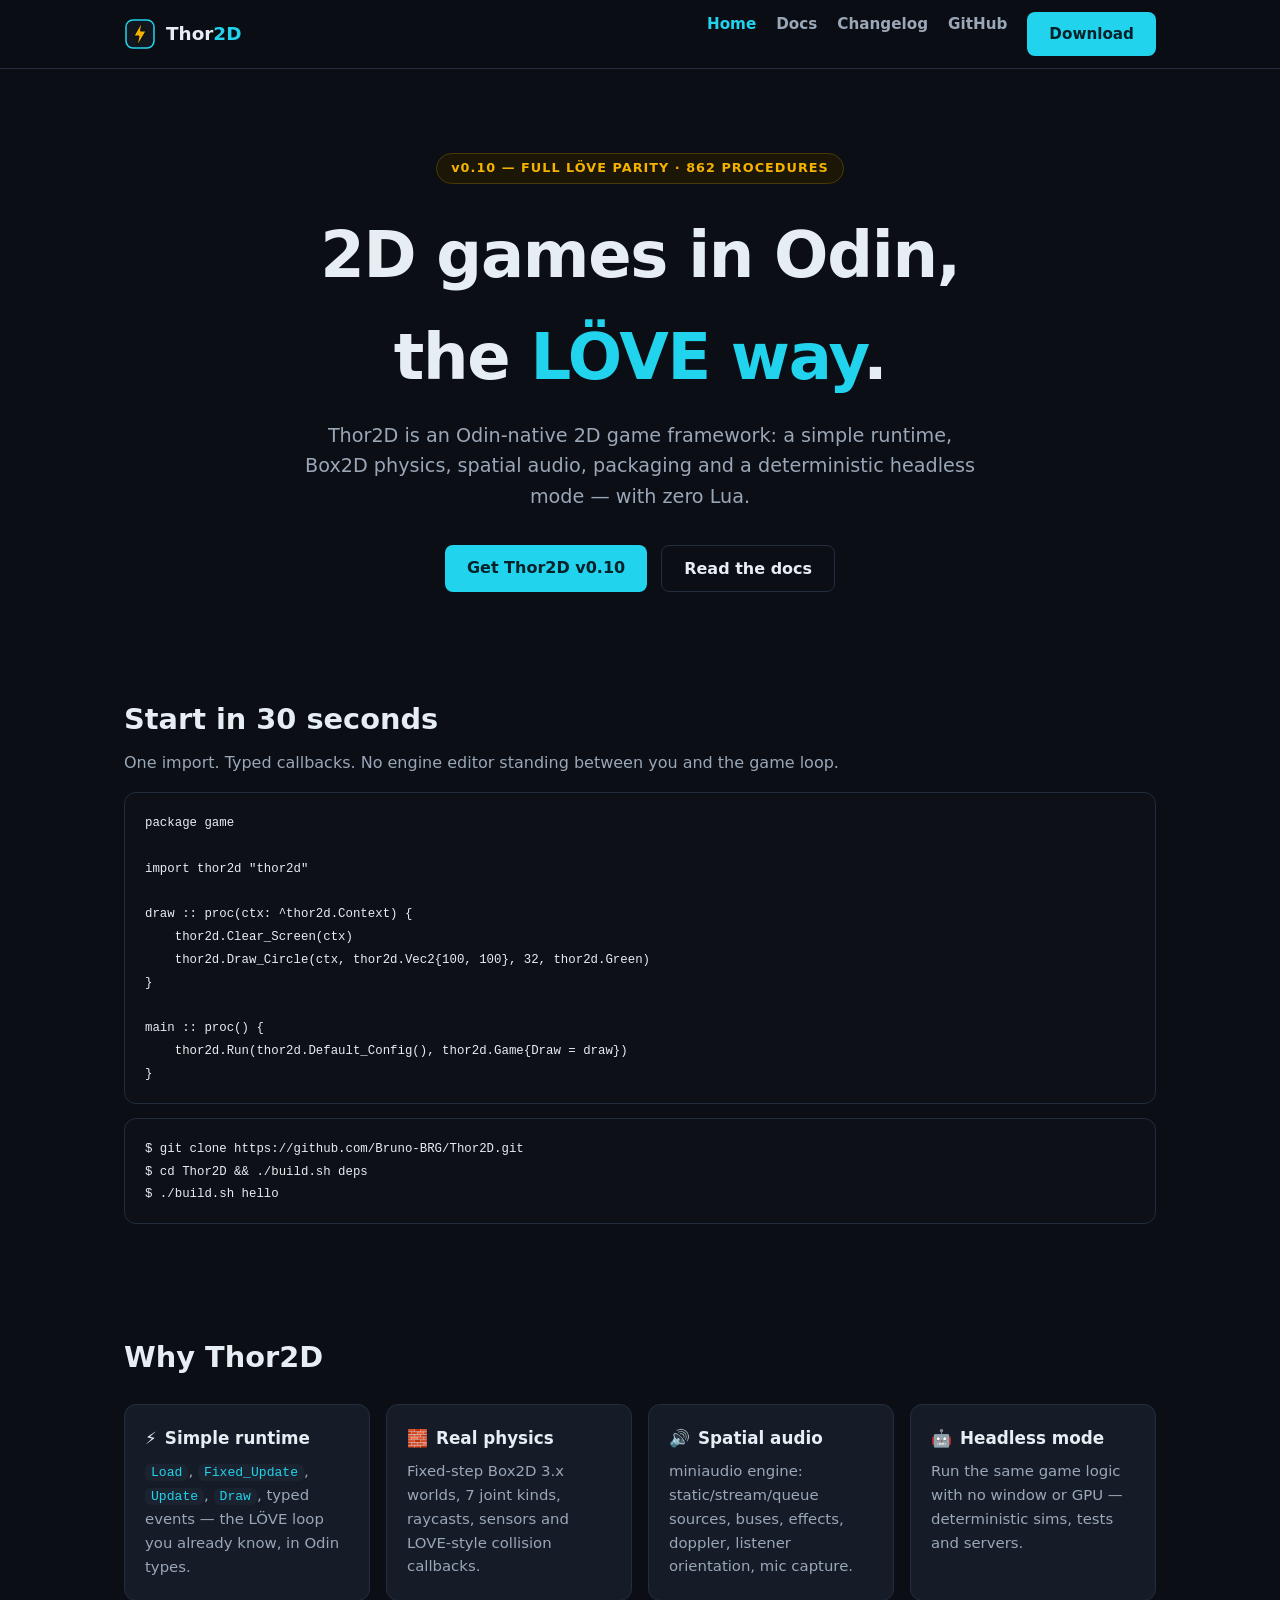
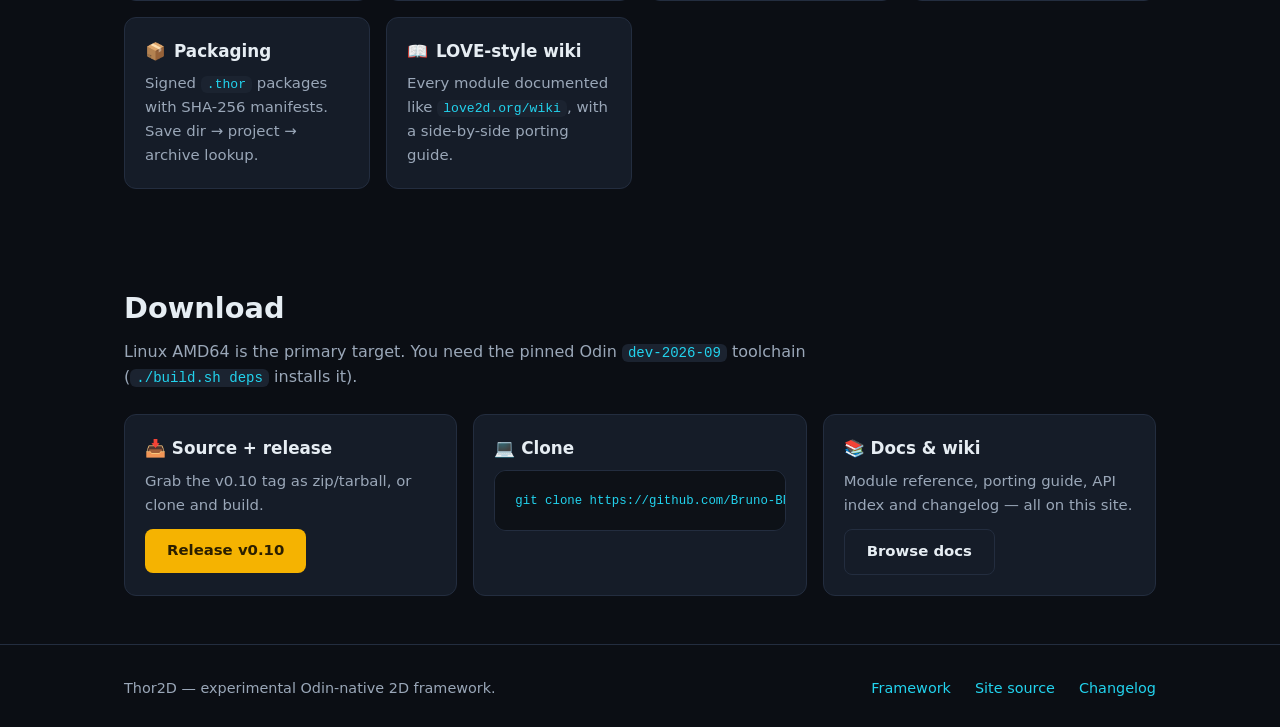
==== index.html @ d2fb3bec "feat: Thor2D official site — landing, wiki browser, changelog - index.html: hero, quickstart, featur" ====
<!DOCTYPE html>
<html lang="en">
<head>
<meta charset="UTF-8">
<meta name="viewport" content="width=device-width, initial-scale=1.0">
<title>Thor2D — Odin-native 2D game framework</title>
<meta name="description" content="Thor2D is an Odin-native 2D game framework inspired by LÖVE. Simple runtime, real physics, deterministic headless mode.">
<link rel="icon" type="image/svg+xml" href="assets/logo.svg">
<link rel="stylesheet" href="css/style.css">
</head>
<body>
<nav class="nav">
  <div class="nav-inner">
    <a class="brand" href="index.html"><img src="assets/logo.svg" alt="Thor2D logo"><span>Thor<em>2D</em></span></a>
    <div class="nav-links">
      <a href="index.html" class="active">Home</a>
      <a href="docs.html">Docs</a>
      <a href="changelog.html">Changelog</a>
      <a href="https://github.com/Bruno-BRG/Thor2D">GitHub</a>
      <a href="#download" class="btn">Download</a>
    </div>
  </div>
</nav>

<header class="hero">
  <div class="wrap">
    <div class="tag">v0.10 — FULL LÖVE PARITY · 862 PROCEDURES</div>
    <h1>2D games in Odin,<br>the <em>LÖVE way</em>.</h1>
    <p class="sub">Thor2D is an Odin-native 2D game framework: a simple runtime, Box2D physics, spatial audio, packaging and a deterministic headless mode — with zero Lua.</p>
    <div class="hero-cta">
      <a class="btn" href="#download">Get Thor2D v0.10</a>
      <a class="btn ghost" href="docs.html">Read the docs</a>
    </div>
  </div>
</header>

<section class="block">
  <div class="wrap">
    <h2>Start in 30 seconds</h2>
    <p class="lead">One import. Typed callbacks. No engine editor standing between you and the game loop.</p>
<pre><code>package game

import thor2d "thor2d"

draw :: proc(ctx: ^thor2d.Context) {
    thor2d.Clear_Screen(ctx)
    thor2d.Draw_Circle(ctx, thor2d.Vec2{100, 100}, 32, thor2d.Green)
}

main :: proc() {
    thor2d.Run(thor2d.Default_Config(), thor2d.Game{Draw = draw})
}</code></pre>
<pre><code>$ git clone https://github.com/Bruno-BRG/Thor2D.git
$ cd Thor2D &amp;&amp; ./build.sh deps
$ ./build.sh hello</code></pre>
  </div>
</section>

<section class="block">
  <div class="wrap">
    <h2>Why Thor2D</h2>
    <div class="grid">
      <div class="card"><h3><span class="ico">⚡</span>Simple runtime</h3><p><code>Load</code>, <code>Fixed_Update</code>, <code>Update</code>, <code>Draw</code>, typed events — the LÖVE loop you already know, in Odin types.</p></div>
      <div class="card"><h3><span class="ico">🧱</span>Real physics</h3><p>Fixed-step Box2D 3.x worlds, 7 joint kinds, raycasts, sensors and LOVE-style collision callbacks.</p></div>
      <div class="card"><h3><span class="ico">🔊</span>Spatial audio</h3><p>miniaudio engine: static/stream/queue sources, buses, effects, doppler, listener orientation, mic capture.</p></div>
      <div class="card"><h3><span class="ico">🤖</span>Headless mode</h3><p>Run the same game logic with no window or GPU — deterministic sims, tests and servers.</p></div>
      <div class="card"><h3><span class="ico">📦</span>Packaging</h3><p>Signed <code>.thor</code> packages with SHA-256 manifests. Save dir → project → archive lookup.</p></div>
      <div class="card"><h3><span class="ico">📖</span>LOVE-style wiki</h3><p>Every module documented like <code>love2d.org/wiki</code>, with a side-by-side porting guide.</p></div>
    </div>
  </div>
</section>

<section class="block" id="download">
  <div class="wrap">
    <h2>Download</h2>
    <p class="lead">Linux AMD64 is the primary target. You need the pinned Odin <code>dev-2026-09</code> toolchain (<code>./build.sh deps</code> installs it).</p>
    <div class="grid">
      <div class="card"><h3>📥 Source + release</h3><p>Grab the v0.10 tag as zip/tarball, or clone and build.</p><p style="margin-top:12px"><a class="btn gold" href="https://github.com/Bruno-BRG/Thor2D/releases/tag/v0.10">Release v0.10</a></p></div>
      <div class="card"><h3>💻 Clone</h3><pre style="margin:0"><code>git clone https://github.com/Bruno-BRG/Thor2D.git</code></pre></div>
      <div class="card"><h3>📚 Docs &amp; wiki</h3><p>Module reference, porting guide, API index and changelog — all on this site.</p><p style="margin-top:12px"><a class="btn ghost" href="docs.html">Browse docs</a></p></div>
    </div>
  </div>
</section>

<footer>
  <div class="wrap">
    <span>Thor2D — experimental Odin-native 2D framework.</span>
    <span class="spacer"></span>
    <a href="https://github.com/Bruno-BRG/Thor2D">Framework</a>
    <a href="https://github.com/Bruno-BRG/Thor2D-site">Site source</a>
    <a href="changelog.html">Changelog</a>
  </div>
</footer>
</body>
</html>
---- css/style.css ----
:root {
  --bg: #0b0e14;
  --bg-soft: #11161f;
  --bg-card: #151c28;
  --border: #232d3f;
  --text: #e6edf3;
  --muted: #9aa7b8;
  --accent: #22d3ee;
  --gold: #f5b301;
  --green: #3fb950;
  --radius: 12px;
  --font: "Inter", system-ui, -apple-system, "Segoe UI", Roboto, sans-serif;
  --mono: "JetBrains Mono", ui-monospace, SFMono-Regular, Menlo, Consolas, monospace;
}

* { box-sizing: border-box; }

body {
  margin: 0;
  background: var(--bg);
  color: var(--text);
  font-family: var(--font);
  line-height: 1.6;
}

a { color: var(--accent); text-decoration: none; }
a:hover { text-decoration: underline; }

.wrap { max-width: 1080px; margin: 0 auto; padding: 0 24px; }

/* ---------- nav ---------- */
.nav {
  position: sticky; top: 0; z-index: 50;
  background: rgba(11, 14, 20, 0.92);
  backdrop-filter: blur(8px);
  border-bottom: 1px solid var(--border);
}
.nav-inner {
  display: flex; align-items: center; gap: 28px;
  max-width: 1080px; margin: 0 auto; padding: 12px 24px;
}
.brand { display: flex; align-items: center; gap: 10px; font-weight: 800; font-size: 1.15rem; color: var(--text); }
.brand:hover { text-decoration: none; }
.brand img { width: 32px; height: 32px; }
.brand span em { color: var(--accent); font-style: normal; }
.nav-links { display: flex; gap: 20px; margin-left: auto; }
.nav-links a { color: var(--muted); font-weight: 600; font-size: 0.95rem; }
.nav-links a:hover, .nav-links a.active { color: var(--text); text-decoration: none; }
.nav-links a.active { color: var(--accent); }
.btn {
  display: inline-block; padding: 10px 22px; border-radius: 8px;
  background: var(--accent); color: #04222a !important; font-weight: 700;
}
.btn:hover { text-decoration: none; filter: brightness(1.1); }
.btn.ghost { background: transparent; border: 1px solid var(--border); color: var(--text) !important; }
.btn.gold { background: var(--gold); color: #2a1e00 !important; }

/* ---------- hero ---------- */
.hero { padding: 84px 0 56px; text-align: center; }
.hero .tag {
  display: inline-block; font-size: 0.8rem; font-weight: 700; letter-spacing: 0.08em;
  color: var(--gold); border: 1px solid #4a3a08; background: #1c1607;
  padding: 4px 14px; border-radius: 999px; margin-bottom: 20px;
}
.hero h1 { font-size: clamp(2.4rem, 6vw, 4rem); margin: 0 0 12px; letter-spacing: -0.02em; }
.hero h1 em { color: var(--accent); font-style: normal; }
.hero p.sub { color: var(--muted); font-size: 1.2rem; max-width: 680px; margin: 0 auto 32px; }
.hero-cta { display: flex; gap: 14px; justify-content: center; flex-wrap: wrap; }
.hero-badges { display: flex; gap: 10px; justify-content: center; margin-top: 28px; flex-wrap: wrap; }
.hero-badges img { height: 20px; }

/* ---------- sections ---------- */
section.block { padding: 48px 0; }
section.block h2 { font-size: 1.8rem; margin: 0 0 8px; }
section.block p.lead { color: var(--muted); margin-top: 0; max-width: 720px; }

.grid { display: grid; grid-template-columns: repeat(auto-fit, minmax(240px, 1fr)); gap: 16px; margin-top: 24px; }
.card {
  background: var(--bg-card); border: 1px solid var(--border);
  border-radius: var(--radius); padding: 20px;
}
.card h3 { margin: 0 0 8px; font-size: 1.05rem; }
.card h3 .ico { margin-right: 8px; }
.card p { margin: 0; color: var(--muted); font-size: 0.93rem; }
.card code { color: var(--accent); }

/* ---------- code ---------- */
pre {
  background: #0d1117; border: 1px solid var(--border); border-radius: var(--radius);
  padding: 18px 20px; overflow-x: auto; font-family: var(--mono); font-size: 0.88rem;
}
code { font-family: var(--mono); font-size: 0.88em; }
p code, li code, td code { background: #1b2330; padding: 1px 6px; border-radius: 6px; color: var(--accent); }

/* ---------- tables ---------- */
table { width: 100%; border-collapse: collapse; margin: 20px 0; font-size: 0.93rem; }
th, td { text-align: left; padding: 10px 12px; border-bottom: 1px solid var(--border); }
th { color: var(--muted); font-weight: 600; }

/* ---------- docs layout ---------- */
.docs-layout { display: grid; grid-template-columns: 260px 1fr; gap: 32px; max-width: 1200px; margin: 0 auto; padding: 32px 24px 64px; }
.sidebar {
  position: sticky; top: 76px; align-self: start; max-height: calc(100vh - 100px); overflow-y: auto;
  border: 1px solid var(--border); border-radius: var(--radius); background: var(--bg-soft); padding: 16px;
  font-size: 0.9rem;
}
.sidebar h4 { margin: 14px 0 6px; font-size: 0.75rem; text-transform: uppercase; letter-spacing: 0.08em; color: var(--muted); }
.sidebar h4:first-child { margin-top: 0; }
.sidebar a { display: block; color: var(--muted); padding: 3px 8px; border-radius: 6px; }
.sidebar a:hover { color: var(--text); background: #1b2330; text-decoration: none; }
.sidebar a.active { color: var(--accent); background: #122b33; }
.doc-body { min-width: 0; }
.doc-body h1 { margin-top: 0; }
.doc-body h1, .doc-body h2 { border-bottom: 1px solid var(--border); padding-bottom: 8px; }
.doc-body img { max-width: 100%; }
#doc-search {
  width: 100%; padding: 8px 12px; margin-bottom: 12px; border-radius: 8px;
  border: 1px solid var(--border); background: #0d1117; color: var(--text);
}

/* ---------- changelog ---------- */
.timeline { border-left: 2px solid var(--border); margin: 24px 0 0 8px; padding-left: 28px; }
.release { position: relative; margin-bottom: 36px; }
.release::before {
  content: ""; position: absolute; left: -37px; top: 6px; width: 14px; height: 14px;
  border-radius: 50%; background: var(--bg); border: 3px solid var(--accent);
}
.release.latest::before { border-color: var(--gold); }
.release-head { display: flex; align-items: baseline; gap: 14px; flex-wrap: wrap; }
.release-head h3 { margin: 0; }
.badge {
  font-size: 0.75rem; font-weight: 700; padding: 2px 10px; border-radius: 999px;
  background: #122b33; color: var(--accent); border: 1px solid #164e63;
}
.badge.gold { background: #1c1607; color: var(--gold); border-color: #4a3a08; }
.release time { color: var(--muted); font-size: 0.9rem; }
.release ul { color: var(--muted); }

/* ---------- footer ---------- */
footer { border-top: 1px solid var(--border); padding: 32px 0; color: var(--muted); font-size: 0.9rem; }
footer .wrap { display: flex; gap: 24px; flex-wrap: wrap; align-items: center; }
footer .spacer { flex: 1; }

@media (max-width: 800px) {
  .docs-layout { grid-template-columns: 1fr; }
  .sidebar { position: static; max-height: none; }
  .nav-links a:not(.btn) { display: none; }
}
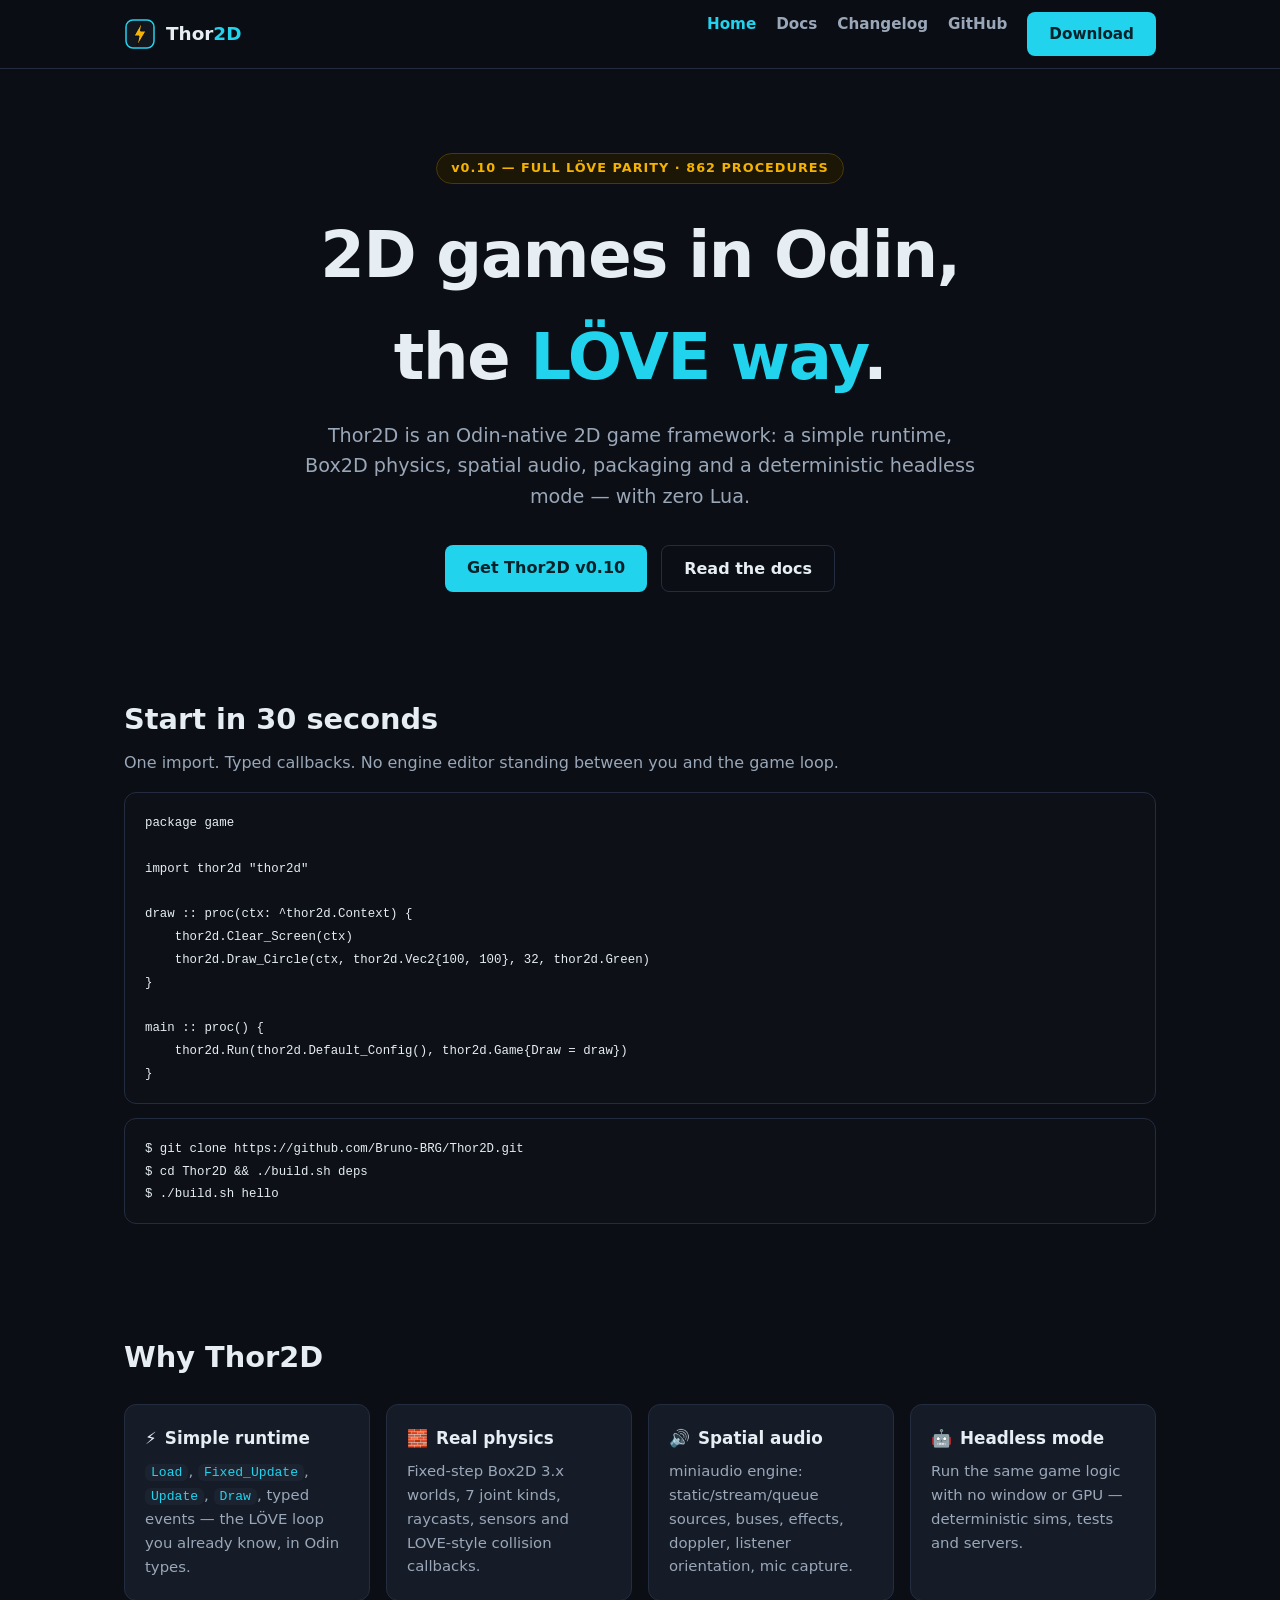
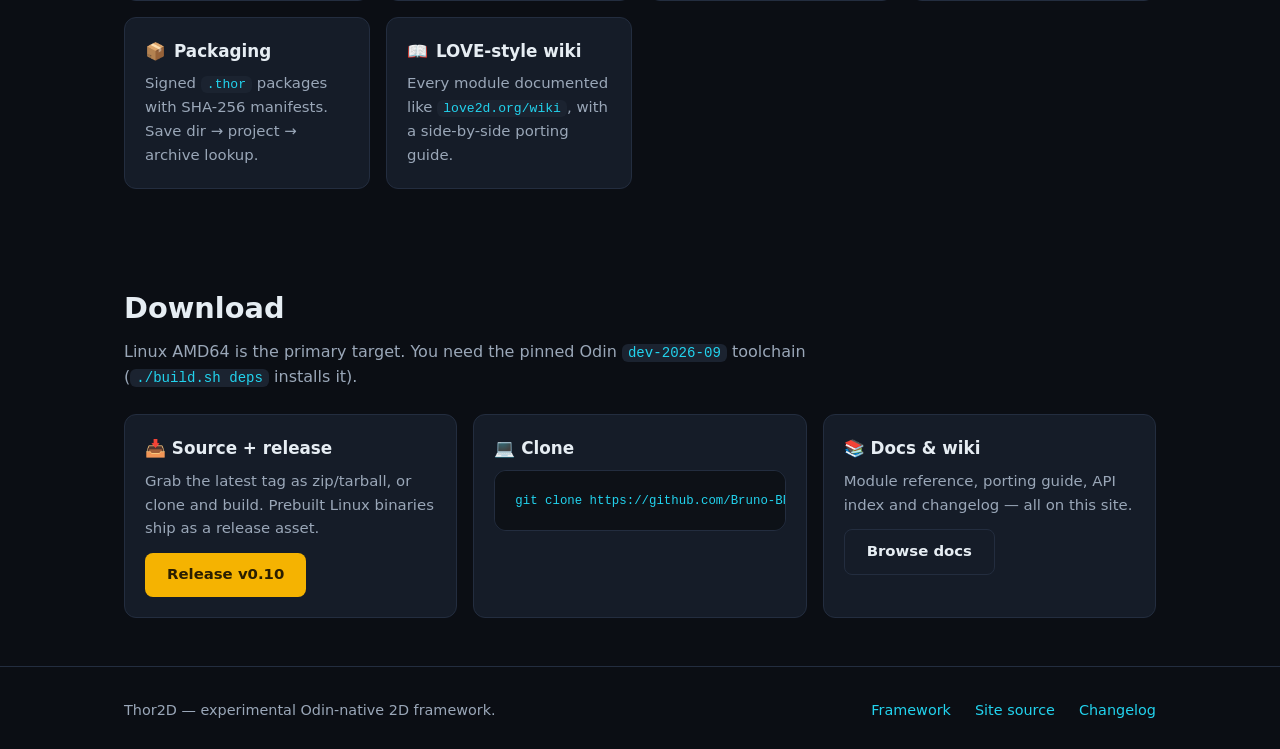
==== commit 6ee46e93: "feat: live GitHub releases integration - js/release.js pulls latest release + release list from api." ====
--- a/index.html
+++ b/index.html
@@ -24,11 +24,11 @@
 
 <header class="hero">
   <div class="wrap">
-    <div class="tag">v0.10 — FULL LÖVE PARITY · 862 PROCEDURES</div>
+    <div class="tag"><span data-release-tag>v0.10</span> — FULL LÖVE PARITY · 862 PROCEDURES</div>
     <h1>2D games in Odin,<br>the <em>LÖVE way</em>.</h1>
     <p class="sub">Thor2D is an Odin-native 2D game framework: a simple runtime, Box2D physics, spatial audio, packaging and a deterministic headless mode — with zero Lua.</p>
     <div class="hero-cta">
-      <a class="btn" href="#download">Get Thor2D v0.10</a>
+      <a class="btn" href="#download">Get Thor2D <span data-release-tag>v0.10</span></a>
       <a class="btn ghost" href="docs.html">Read the docs</a>
     </div>
   </div>
@@ -75,7 +75,8 @@
     <h2>Download</h2>
     <p class="lead">Linux AMD64 is the primary target. You need the pinned Odin <code>dev-2026-09</code> toolchain (<code>./build.sh deps</code> installs it).</p>
     <div class="grid">
-      <div class="card"><h3>📥 Source + release</h3><p>Grab the v0.10 tag as zip/tarball, or clone and build.</p><p style="margin-top:12px"><a class="btn gold" href="https://github.com/Bruno-BRG/Thor2D/releases/tag/v0.10">Release v0.10</a></p></div>
+      <div class="card"><h3>📥 Source + release</h3><p>Grab the latest tag as zip/tarball, or clone and build. Prebuilt Linux binaries ship as a release asset.</p><p style="margin-top:12px"><a class="btn gold" data-release-url href="https://github.com/Bruno-BRG/Thor2D/releases/tag/v0.10">Release <span data-release-tag>v0.10</span></a>
+      <a class="btn ghost" data-release-asset=".tar.gz" style="display:none">⬇ linux binaries</a></p></div>
       <div class="card"><h3>💻 Clone</h3><pre style="margin:0"><code>git clone https://github.com/Bruno-BRG/Thor2D.git</code></pre></div>
       <div class="card"><h3>📚 Docs &amp; wiki</h3><p>Module reference, porting guide, API index and changelog — all on this site.</p><p style="margin-top:12px"><a class="btn ghost" href="docs.html">Browse docs</a></p></div>
     </div>
@@ -91,5 +92,6 @@
     <a href="changelog.html">Changelog</a>
   </div>
 </footer>
+<script src="js/release.js"></script>
 </body>
 </html>
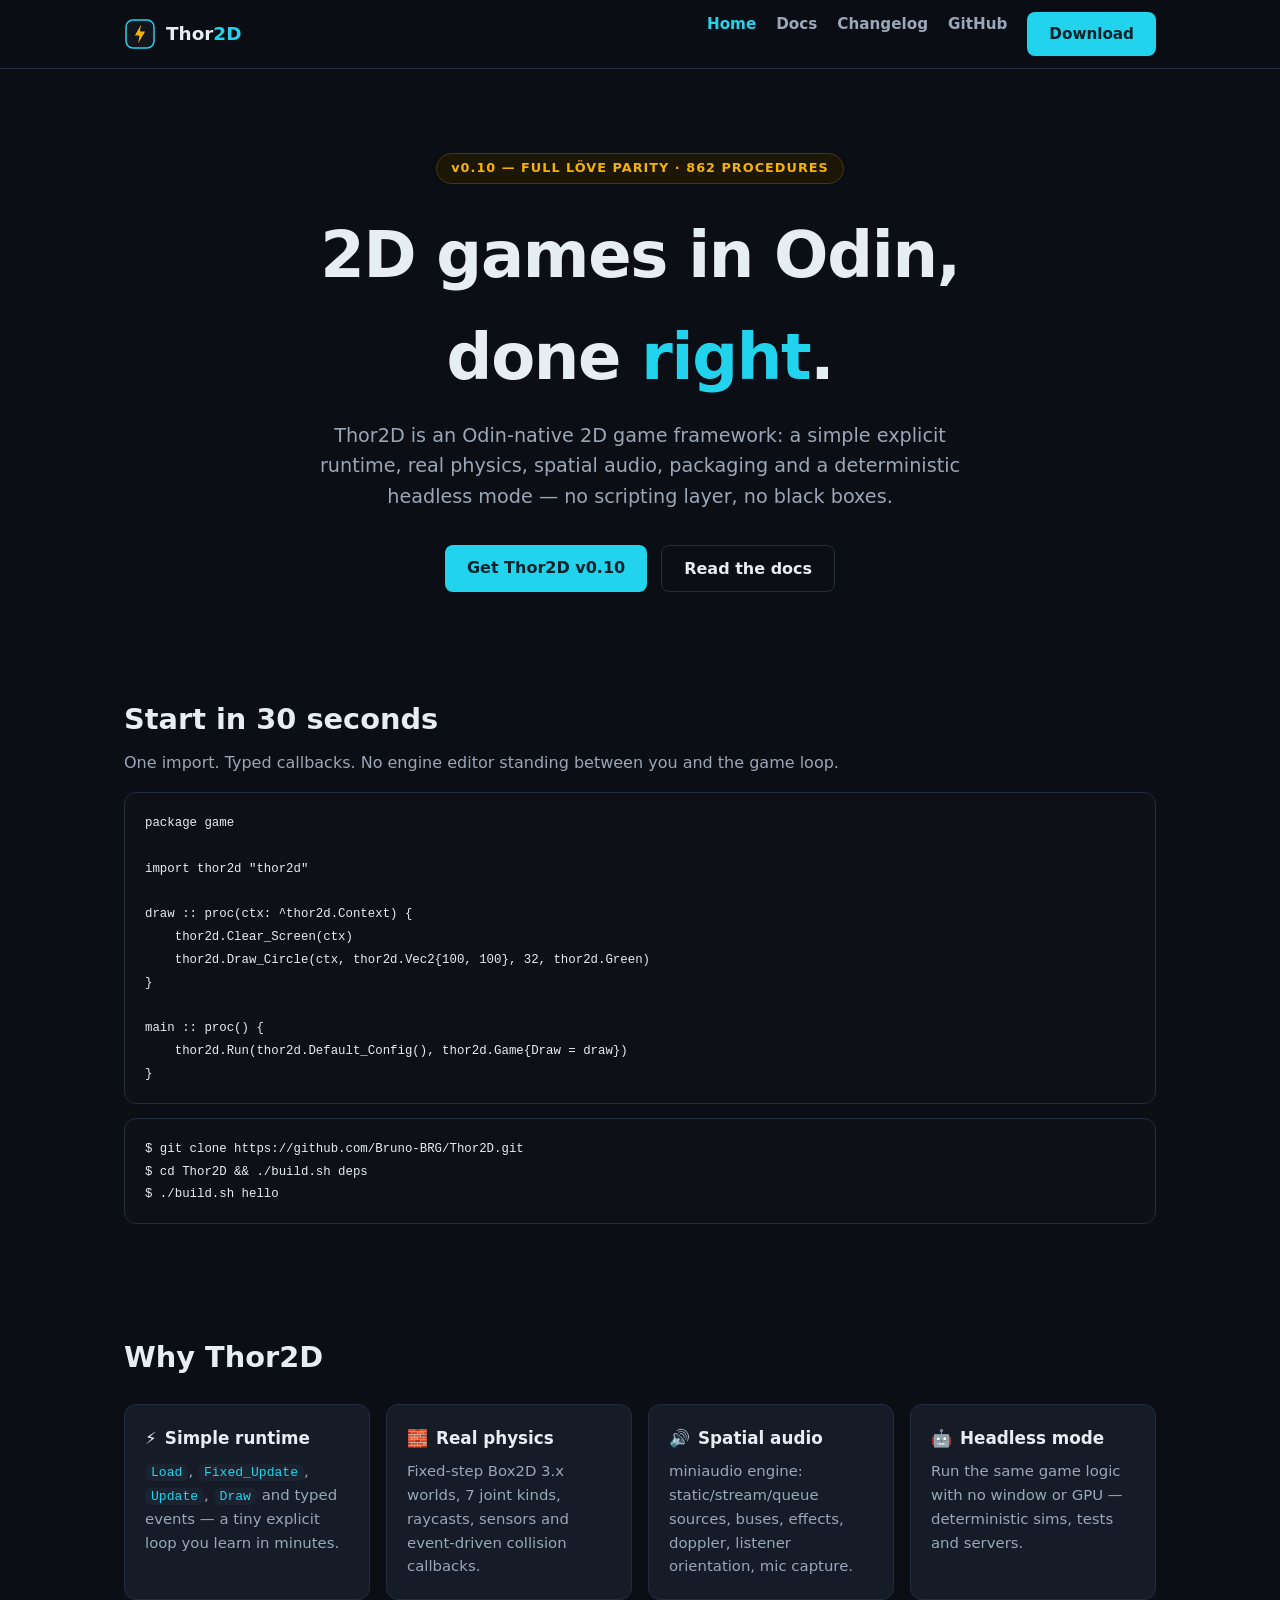
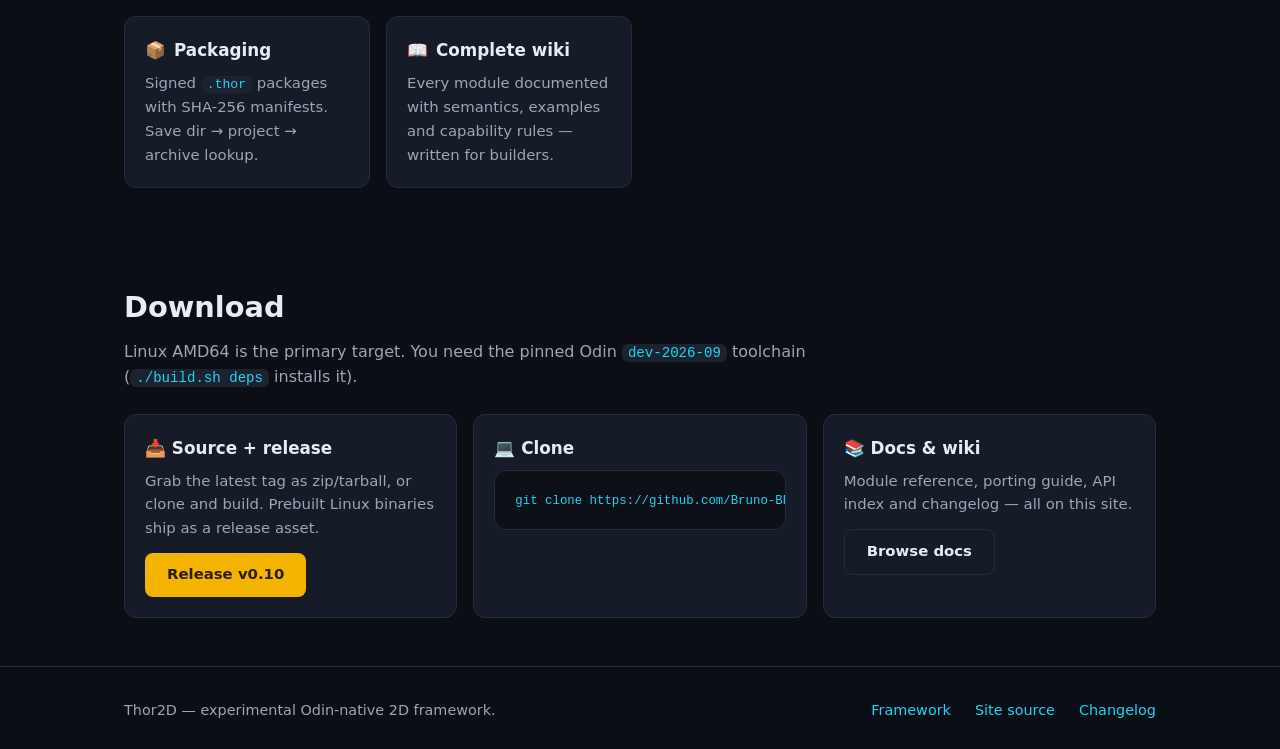
==== commit cfd43719: "feat: Thor2D-first site voice, no porting comparisons - Landing rewritten standalone (no 'LOVE for O" ====
--- a/index.html
+++ b/index.html
@@ -25,8 +25,8 @@
 <header class="hero">
   <div class="wrap">
     <div class="tag"><span data-release-tag>v0.10</span> — FULL LÖVE PARITY · 862 PROCEDURES</div>
-    <h1>2D games in Odin,<br>the <em>LÖVE way</em>.</h1>
-    <p class="sub">Thor2D is an Odin-native 2D game framework: a simple runtime, Box2D physics, spatial audio, packaging and a deterministic headless mode — with zero Lua.</p>
+    <h1>2D games in Odin,<br>done <em>right</em>.</h1>
+    <p class="sub">Thor2D is an Odin-native 2D game framework: a simple explicit runtime, real physics, spatial audio, packaging and a deterministic headless mode — no scripting layer, no black boxes.</p>
     <div class="hero-cta">
       <a class="btn" href="#download">Get Thor2D <span data-release-tag>v0.10</span></a>
       <a class="btn ghost" href="docs.html">Read the docs</a>
@@ -60,12 +60,12 @@
   <div class="wrap">
     <h2>Why Thor2D</h2>
     <div class="grid">
-      <div class="card"><h3><span class="ico">⚡</span>Simple runtime</h3><p><code>Load</code>, <code>Fixed_Update</code>, <code>Update</code>, <code>Draw</code>, typed events — the LÖVE loop you already know, in Odin types.</p></div>
-      <div class="card"><h3><span class="ico">🧱</span>Real physics</h3><p>Fixed-step Box2D 3.x worlds, 7 joint kinds, raycasts, sensors and LOVE-style collision callbacks.</p></div>
+      <div class="card"><h3><span class="ico">⚡</span>Simple runtime</h3><p><code>Load</code>, <code>Fixed_Update</code>, <code>Update</code>, <code>Draw</code> and typed events — a tiny explicit loop you learn in minutes.</p></div>
+      <div class="card"><h3><span class="ico">🧱</span>Real physics</h3><p>Fixed-step Box2D 3.x worlds, 7 joint kinds, raycasts, sensors and event-driven collision callbacks.</p></div>
       <div class="card"><h3><span class="ico">🔊</span>Spatial audio</h3><p>miniaudio engine: static/stream/queue sources, buses, effects, doppler, listener orientation, mic capture.</p></div>
       <div class="card"><h3><span class="ico">🤖</span>Headless mode</h3><p>Run the same game logic with no window or GPU — deterministic sims, tests and servers.</p></div>
       <div class="card"><h3><span class="ico">📦</span>Packaging</h3><p>Signed <code>.thor</code> packages with SHA-256 manifests. Save dir → project → archive lookup.</p></div>
-      <div class="card"><h3><span class="ico">📖</span>LOVE-style wiki</h3><p>Every module documented like <code>love2d.org/wiki</code>, with a side-by-side porting guide.</p></div>
+      <div class="card"><h3><span class="ico">📖</span>Complete wiki</h3><p>Every module documented with semantics, examples and capability rules — written for builders.</p></div>
     </div>
   </div>
 </section>
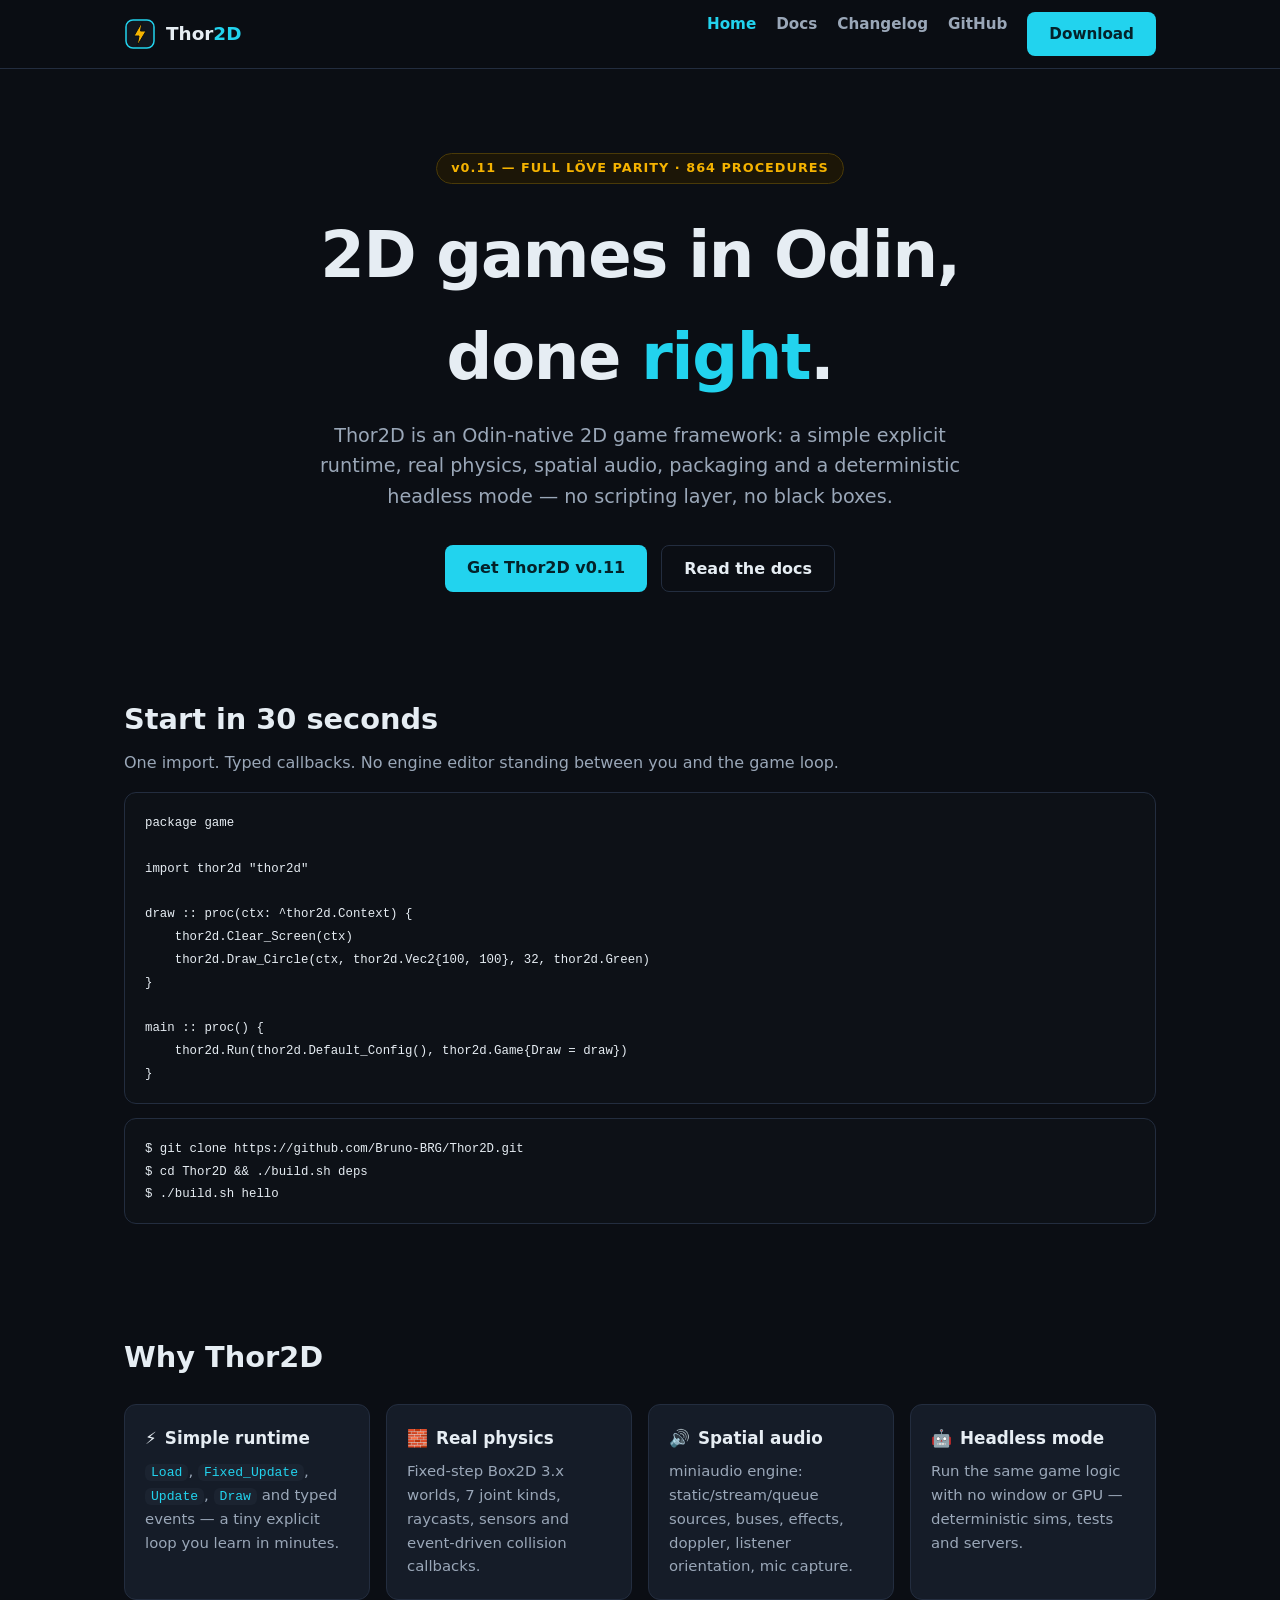
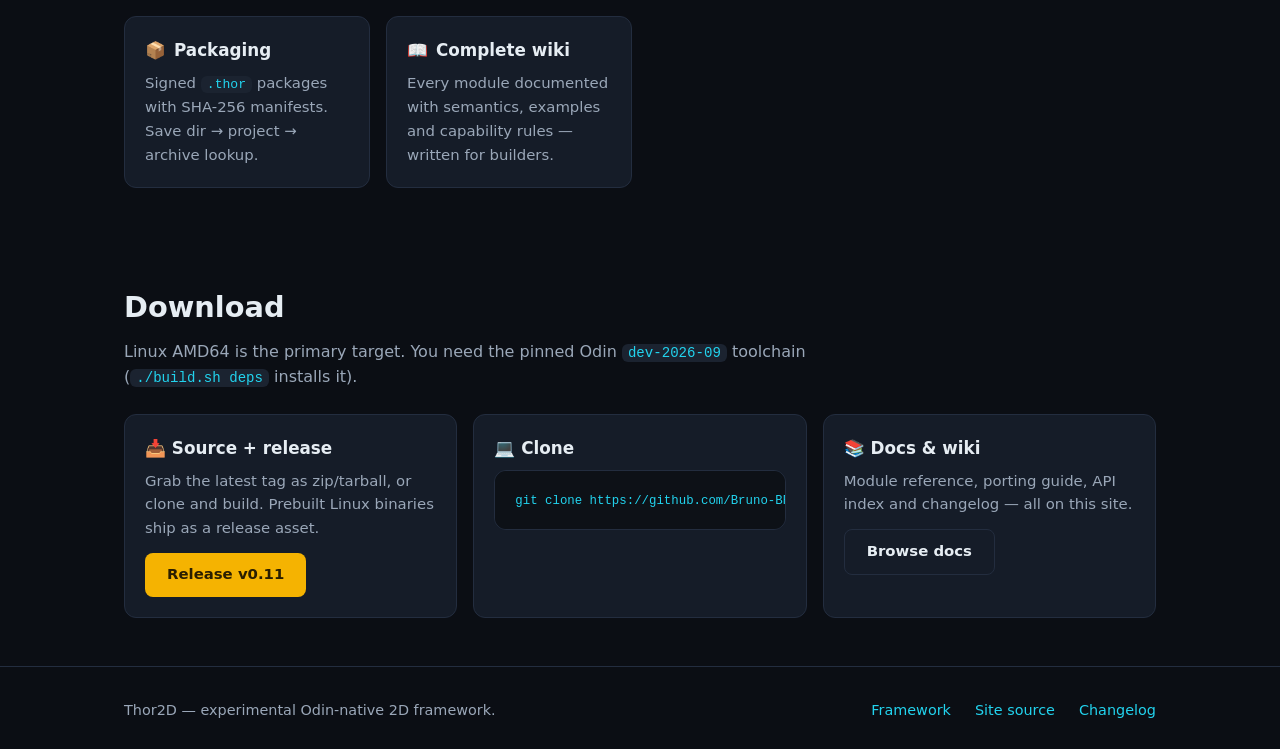
==== commit ff3a1a4a: "docs: publish v0.11 site and game guide" ====
--- a/index.html
+++ b/index.html
@@ -24,11 +24,11 @@
 
 <header class="hero">
   <div class="wrap">
-    <div class="tag"><span data-release-tag>v0.10</span> — FULL LÖVE PARITY · 862 PROCEDURES</div>
+    <div class="tag"><span data-release-tag>v0.11</span> — FULL LÖVE PARITY · 864 PROCEDURES</div>
     <h1>2D games in Odin,<br>done <em>right</em>.</h1>
     <p class="sub">Thor2D is an Odin-native 2D game framework: a simple explicit runtime, real physics, spatial audio, packaging and a deterministic headless mode — no scripting layer, no black boxes.</p>
     <div class="hero-cta">
-      <a class="btn" href="#download">Get Thor2D <span data-release-tag>v0.10</span></a>
+      <a class="btn" href="#download">Get Thor2D <span data-release-tag>v0.11</span></a>
       <a class="btn ghost" href="docs.html">Read the docs</a>
     </div>
   </div>
@@ -75,7 +75,7 @@
     <h2>Download</h2>
     <p class="lead">Linux AMD64 is the primary target. You need the pinned Odin <code>dev-2026-09</code> toolchain (<code>./build.sh deps</code> installs it).</p>
     <div class="grid">
-      <div class="card"><h3>📥 Source + release</h3><p>Grab the latest tag as zip/tarball, or clone and build. Prebuilt Linux binaries ship as a release asset.</p><p style="margin-top:12px"><a class="btn gold" data-release-url href="https://github.com/Bruno-BRG/Thor2D/releases/tag/v0.10">Release <span data-release-tag>v0.10</span></a>
+      <div class="card"><h3>📥 Source + release</h3><p>Grab the latest tag as zip/tarball, or clone and build. Prebuilt Linux binaries ship as a release asset.</p><p style="margin-top:12px"><a class="btn gold" data-release-url href="https://github.com/Bruno-BRG/Thor2D/releases/tag/v0.11">Release <span data-release-tag>v0.11</span></a>
       <a class="btn ghost" data-release-asset=".tar.gz" style="display:none">⬇ linux binaries</a></p></div>
       <div class="card"><h3>💻 Clone</h3><pre style="margin:0"><code>git clone https://github.com/Bruno-BRG/Thor2D.git</code></pre></div>
       <div class="card"><h3>📚 Docs &amp; wiki</h3><p>Module reference, porting guide, API index and changelog — all on this site.</p><p style="margin-top:12px"><a class="btn ghost" href="docs.html">Browse docs</a></p></div>
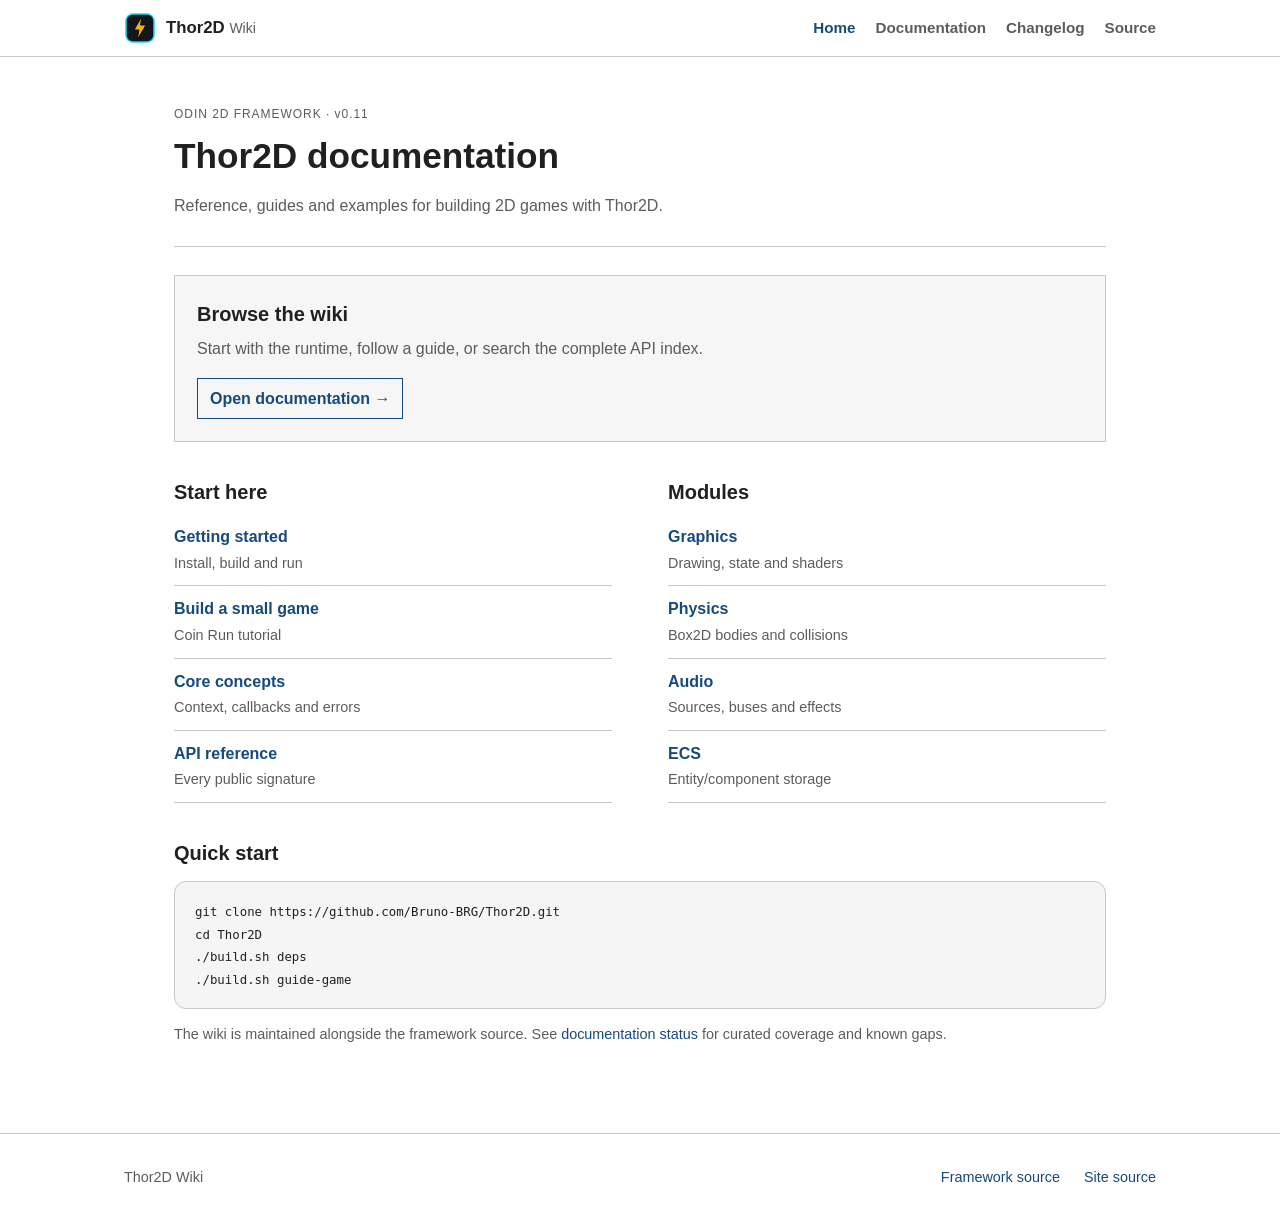
==== commit 82647d64: "style: make site a wiki-first documentation portal" ====
--- a/index.html
+++ b/index.html
@@ -3,95 +3,47 @@
 <head>
 <meta charset="UTF-8">
 <meta name="viewport" content="width=device-width, initial-scale=1.0">
-<title>Thor2D — Odin-native 2D game framework</title>
-<meta name="description" content="Thor2D is an Odin-native 2D game framework inspired by LÖVE. Simple runtime, real physics, deterministic headless mode.">
+<title>Thor2D Wiki</title>
+<meta name="description" content="Thor2D documentation, API reference and examples.">
 <link rel="icon" type="image/svg+xml" href="assets/logo.svg">
 <link rel="stylesheet" href="css/style.css">
 </head>
 <body>
-<nav class="nav">
-  <div class="nav-inner">
-    <a class="brand" href="index.html"><img src="assets/logo.svg" alt="Thor2D logo"><span>Thor<em>2D</em></span></a>
-    <div class="nav-links">
-      <a href="index.html" class="active">Home</a>
-      <a href="docs.html">Docs</a>
-      <a href="changelog.html">Changelog</a>
-      <a href="https://github.com/Bruno-BRG/Thor2D">GitHub</a>
-      <a href="#download" class="btn">Download</a>
-    </div>
-  </div>
-</nav>
+<nav class="nav"><div class="nav-inner">
+  <a class="brand" href="index.html"><img src="assets/logo.svg" alt="Thor2D"><span>Thor2D <small>Wiki</small></span></a>
+  <div class="nav-links"><a class="active" href="index.html">Home</a><a href="docs.html">Documentation</a><a href="changelog.html">Changelog</a><a href="https://github.com/Bruno-BRG/Thor2D">Source</a></div>
+</div></nav>
 
-<header class="hero">
-  <div class="wrap">
-    <div class="tag"><span data-release-tag>v0.11</span> — FULL LÖVE PARITY · 864 PROCEDURES</div>
-    <h1>2D games in Odin,<br>done <em>right</em>.</h1>
-    <p class="sub">Thor2D is an Odin-native 2D game framework: a simple explicit runtime, real physics, spatial audio, packaging and a deterministic headless mode — no scripting layer, no black boxes.</p>
-    <div class="hero-cta">
-      <a class="btn" href="#download">Get Thor2D <span data-release-tag>v0.11</span></a>
-      <a class="btn ghost" href="docs.html">Read the docs</a>
-    </div>
-  </div>
-</header>
+<main class="wiki-home">
+  <header class="wiki-heading">
+    <p class="eyebrow">ODIN 2D FRAMEWORK · v0.11</p>
+    <h1>Thor2D documentation</h1>
+    <p>Reference, guides and examples for building 2D games with Thor2D.</p>
+  </header>
 
-<section class="block">
-  <div class="wrap">
-    <h2>Start in 30 seconds</h2>
-    <p class="lead">One import. Typed callbacks. No engine editor standing between you and the game loop.</p>
-<pre><code>package game
+  <section class="wiki-search"><h2>Browse the wiki</h2><p>Start with the runtime, follow a guide, or search the complete API index.</p><a class="button" href="docs.html">Open documentation →</a></section>
 
-import thor2d "thor2d"
+  <section class="wiki-columns">
+    <div><h2>Start here</h2><ul class="link-list">
+      <li><a href="docs.html?page=guides/Getting_Started">Getting started</a><span>Install, build and run</span></li>
+      <li><a href="docs.html?page=guides/First_Game">Build a small game</a><span>Coin Run tutorial</span></li>
+      <li><a href="docs.html?page=guides/Core_Concepts">Core concepts</a><span>Context, callbacks and errors</span></li>
+      <li><a href="docs.html?page=Api_Reference">API reference</a><span>Every public signature</span></li>
+    </ul></div>
+    <div><h2>Modules</h2><ul class="link-list">
+      <li><a href="docs.html?page=modules/Graphics">Graphics</a><span>Drawing, state and shaders</span></li>
+      <li><a href="docs.html?page=modules/Physics">Physics</a><span>Box2D bodies and collisions</span></li>
+      <li><a href="docs.html?page=modules/Audio">Audio</a><span>Sources, buses and effects</span></li>
+      <li><a href="docs.html?page=modules/ECS">ECS</a><span>Entity/component storage</span></li>
+    </ul></div>
+  </section>
 
-draw :: proc(ctx: ^thor2d.Context) {
-    thor2d.Clear_Screen(ctx)
-    thor2d.Draw_Circle(ctx, thor2d.Vec2{100, 100}, 32, thor2d.Green)
-}
-
-main :: proc() {
-    thor2d.Run(thor2d.Default_Config(), thor2d.Game{Draw = draw})
-}</code></pre>
-<pre><code>$ git clone https://github.com/Bruno-BRG/Thor2D.git
-$ cd Thor2D &amp;&amp; ./build.sh deps
-$ ./build.sh hello</code></pre>
-  </div>
-</section>
-
-<section class="block">
-  <div class="wrap">
-    <h2>Why Thor2D</h2>
-    <div class="grid">
-      <div class="card"><h3><span class="ico">⚡</span>Simple runtime</h3><p><code>Load</code>, <code>Fixed_Update</code>, <code>Update</code>, <code>Draw</code> and typed events — a tiny explicit loop you learn in minutes.</p></div>
-      <div class="card"><h3><span class="ico">🧱</span>Real physics</h3><p>Fixed-step Box2D 3.x worlds, 7 joint kinds, raycasts, sensors and event-driven collision callbacks.</p></div>
-      <div class="card"><h3><span class="ico">🔊</span>Spatial audio</h3><p>miniaudio engine: static/stream/queue sources, buses, effects, doppler, listener orientation, mic capture.</p></div>
-      <div class="card"><h3><span class="ico">🤖</span>Headless mode</h3><p>Run the same game logic with no window or GPU — deterministic sims, tests and servers.</p></div>
-      <div class="card"><h3><span class="ico">📦</span>Packaging</h3><p>Signed <code>.thor</code> packages with SHA-256 manifests. Save dir → project → archive lookup.</p></div>
-      <div class="card"><h3><span class="ico">📖</span>Complete wiki</h3><p>Every module documented with semantics, examples and capability rules — written for builders.</p></div>
-    </div>
-  </div>
-</section>
-
-<section class="block" id="download">
-  <div class="wrap">
-    <h2>Download</h2>
-    <p class="lead">Linux AMD64 is the primary target. You need the pinned Odin <code>dev-2026-09</code> toolchain (<code>./build.sh deps</code> installs it).</p>
-    <div class="grid">
-      <div class="card"><h3>📥 Source + release</h3><p>Grab the latest tag as zip/tarball, or clone and build. Prebuilt Linux binaries ship as a release asset.</p><p style="margin-top:12px"><a class="btn gold" data-release-url href="https://github.com/Bruno-BRG/Thor2D/releases/tag/v0.11">Release <span data-release-tag>v0.11</span></a>
-      <a class="btn ghost" data-release-asset=".tar.gz" style="display:none">⬇ linux binaries</a></p></div>
-      <div class="card"><h3>💻 Clone</h3><pre style="margin:0"><code>git clone https://github.com/Bruno-BRG/Thor2D.git</code></pre></div>
-      <div class="card"><h3>📚 Docs &amp; wiki</h3><p>Module reference, porting guide, API index and changelog — all on this site.</p><p style="margin-top:12px"><a class="btn ghost" href="docs.html">Browse docs</a></p></div>
-    </div>
-  </div>
-</section>
-
-<footer>
-  <div class="wrap">
-    <span>Thor2D — experimental Odin-native 2D framework.</span>
-    <span class="spacer"></span>
-    <a href="https://github.com/Bruno-BRG/Thor2D">Framework</a>
-    <a href="https://github.com/Bruno-BRG/Thor2D-site">Site source</a>
-    <a href="changelog.html">Changelog</a>
-  </div>
-</footer>
-<script src="js/release.js"></script>
+  <section class="quickstart"><h2>Quick start</h2><pre><code>git clone https://github.com/Bruno-BRG/Thor2D.git
+cd Thor2D
+./build.sh deps
+./build.sh guide-game</code></pre></section>
+  <p class="home-note">The wiki is maintained alongside the framework source. See <a href="docs.html?page=Documentation_Status">documentation status</a> for curated coverage and known gaps.</p>
+</main>
+<footer><div class="wrap"><span>Thor2D Wiki</span><span class="spacer"></span><a href="https://github.com/Bruno-BRG/Thor2D">Framework source</a><a href="https://github.com/Bruno-BRG/Thor2D-site">Site source</a></div></footer>
 </body>
 </html>
--- a/css/style.css
+++ b/css/style.css
@@ -1,16 +1,16 @@
 :root {
-  --bg: #0b0e14;
-  --bg-soft: #11161f;
-  --bg-card: #151c28;
-  --border: #232d3f;
-  --text: #e6edf3;
-  --muted: #9aa7b8;
-  --accent: #22d3ee;
-  --gold: #f5b301;
+  --bg: #ffffff;
+  --bg-soft: #f6f6f6;
+  --bg-card: #fafafa;
+  --border: #c8c8c8;
+  --text: #202020;
+  --muted: #5c5c5c;
+  --accent: #174a7c;
+  --gold: #6b4e00;
   --green: #3fb950;
   --radius: 12px;
-  --font: "Inter", system-ui, -apple-system, "Segoe UI", Roboto, sans-serif;
-  --mono: "JetBrains Mono", ui-monospace, SFMono-Regular, Menlo, Consolas, monospace;
+  --font: Arial, Helvetica, sans-serif;
+  --mono: "DejaVu Sans Mono", Consolas, monospace;
 }
 
 * { box-sizing: border-box; }
@@ -31,15 +31,15 @@
 /* ---------- nav ---------- */
 .nav {
   position: sticky; top: 0; z-index: 50;
-  background: rgba(11, 14, 20, 0.92);
-  backdrop-filter: blur(8px);
+  background: #fff;
   border-bottom: 1px solid var(--border);
 }
 .nav-inner {
   display: flex; align-items: center; gap: 28px;
   max-width: 1080px; margin: 0 auto; padding: 12px 24px;
 }
-.brand { display: flex; align-items: center; gap: 10px; font-weight: 800; font-size: 1.15rem; color: var(--text); }
+.brand { display: flex; align-items: center; gap: 10px; font-weight: 700; font-size: 1.05rem; color: var(--text); }
+.brand small { color: var(--muted); font-weight: 400; }
 .brand:hover { text-decoration: none; }
 .brand img { width: 32px; height: 32px; }
 .brand span em { color: var(--accent); font-style: normal; }
@@ -49,7 +49,7 @@
 .nav-links a.active { color: var(--accent); }
 .btn {
   display: inline-block; padding: 10px 22px; border-radius: 8px;
-  background: var(--accent); color: #04222a !important; font-weight: 700;
+  background: var(--accent); color: #fff !important; font-weight: 700;
 }
 .btn:hover { text-decoration: none; filter: brightness(1.1); }
 .btn.ghost { background: transparent; border: 1px solid var(--border); color: var(--text) !important; }
@@ -79,6 +79,25 @@
   background: var(--bg-card); border: 1px solid var(--border);
   border-radius: var(--radius); padding: 20px;
 }
+
+/* ---------- wiki home ---------- */
+.wiki-home { max-width: 980px; margin: 0 auto; padding: 48px 24px 72px; }
+.wiki-heading { border-bottom: 1px solid var(--border); padding-bottom: 28px; }
+.wiki-heading h1 { margin: 4px 0 8px; font-size: 2.2rem; font-weight: 600; }
+.wiki-heading p:not(.eyebrow) { color: var(--muted); margin: 0; }
+.eyebrow { color: var(--muted); font-size: .75rem; letter-spacing: .08em; margin: 0; }
+.wiki-search { background: var(--bg-soft); border: 1px solid var(--border); padding: 22px; margin: 28px 0; }
+.wiki-search h2, .wiki-columns h2, .quickstart h2 { font-size: 1.25rem; margin: 0 0 6px; }
+.wiki-search p { color: var(--muted); margin: 0 0 16px; }
+.button { display: inline-block; border: 1px solid var(--accent); padding: 7px 12px; color: var(--accent); font-weight: 600; }
+.button:hover { background: var(--accent); color: #fff; text-decoration: none; }
+.wiki-columns { display: grid; grid-template-columns: 1fr 1fr; gap: 56px; margin: 34px 0; }
+.link-list { list-style: none; padding: 0; margin: 0; }
+.link-list li { border-bottom: 1px solid var(--border); padding: 10px 0; }
+.link-list a { display: block; font-weight: 600; }
+.link-list span { color: var(--muted); font-size: .9rem; }
+.quickstart pre { margin-top: 12px; }
+.home-note { color: var(--muted); font-size: .9rem; }
 .card h3 { margin: 0 0 8px; font-size: 1.05rem; }
 .card h3 .ico { margin-right: 8px; }
 .card p { margin: 0; color: var(--muted); font-size: 0.93rem; }
@@ -86,7 +105,7 @@
 
 /* ---------- code ---------- */
 pre {
-  background: #0d1117; border: 1px solid var(--border); border-radius: var(--radius);
+  background: #f5f5f5; border: 1px solid var(--border); border-radius: var(--radius);
   padding: 18px 20px; overflow-x: auto; font-family: var(--mono); font-size: 0.88rem;
 }
 code { font-family: var(--mono); font-size: 0.88em; }
@@ -115,7 +134,7 @@
 .doc-body img { max-width: 100%; }
 #doc-search {
   width: 100%; padding: 8px 12px; margin-bottom: 12px; border-radius: 8px;
-  border: 1px solid var(--border); background: #0d1117; color: var(--text);
+  border: 1px solid var(--border); background: #fff; color: var(--text);
 }
 
 /* ---------- changelog ---------- */
@@ -142,6 +161,7 @@
 footer .spacer { flex: 1; }
 
 @media (max-width: 800px) {
+  .wiki-columns { grid-template-columns: 1fr; gap: 28px; }
   .docs-layout { grid-template-columns: 1fr; }
   .sidebar { position: static; max-height: none; }
   .nav-links a:not(.btn) { display: none; }
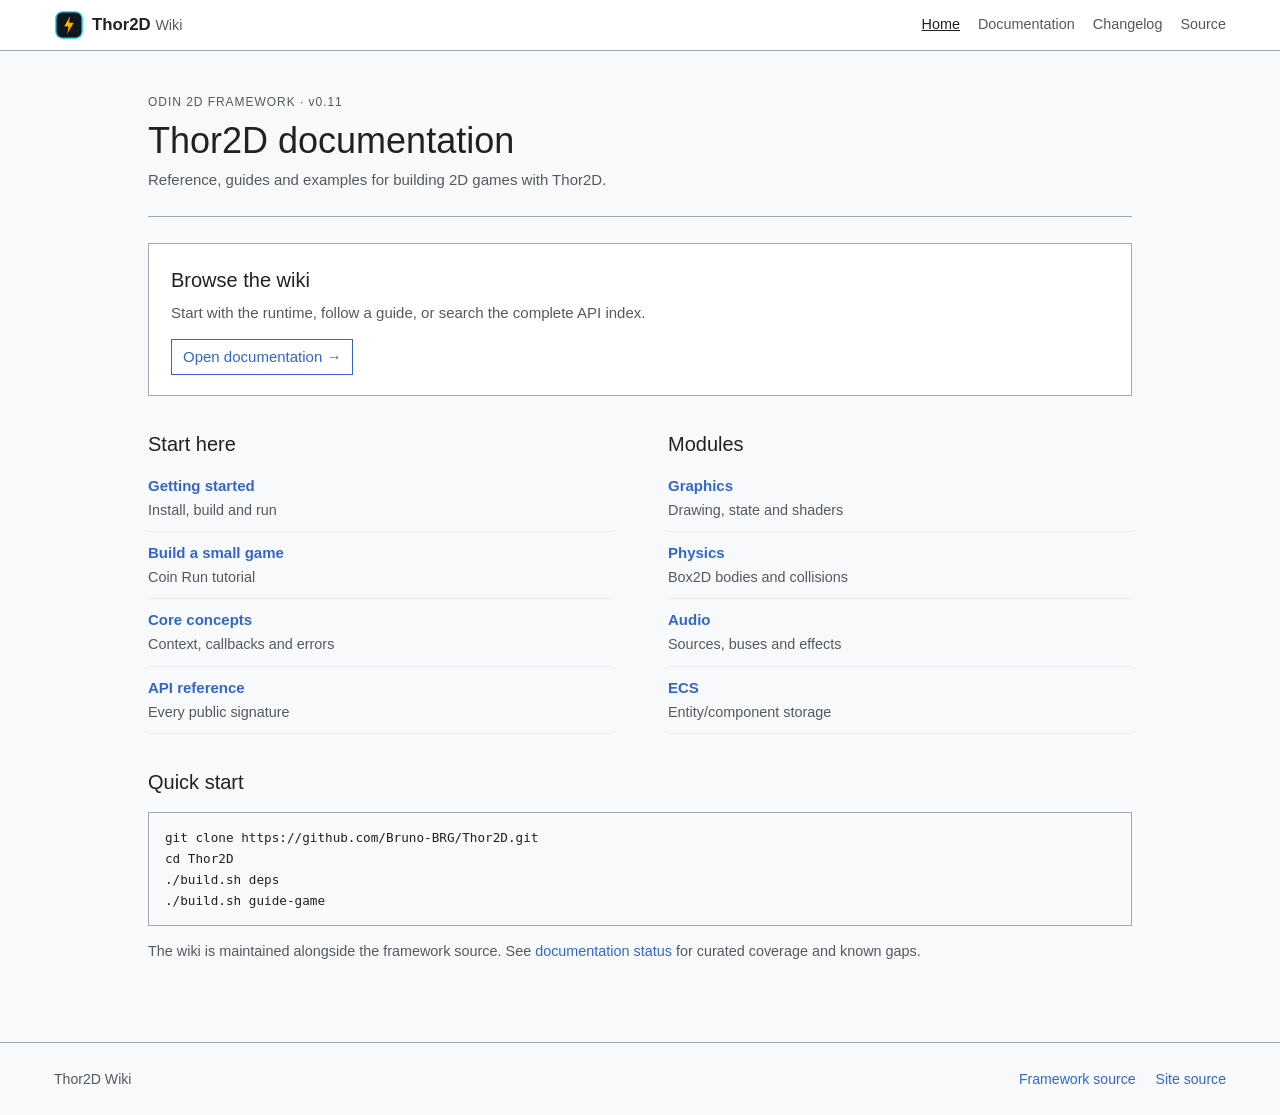
==== commit 515983dc: "fix: bust cached wiki styles and document Pages branch" ====
--- a/index.html
+++ b/index.html
@@ -6,7 +6,7 @@
 <title>Thor2D Wiki</title>
 <meta name="description" content="Thor2D documentation, API reference and examples.">
 <link rel="icon" type="image/svg+xml" href="assets/logo.svg">
-<link rel="stylesheet" href="css/style.css">
+<link rel="stylesheet" href="css/style.css?v=20260911">
 </head>
 <body>
 <nav class="nav"><div class="nav-inner">
--- a/css/style.css
+++ b/css/style.css
@@ -1,168 +1,98 @@
 :root {
-  --bg: #ffffff;
-  --bg-soft: #f6f6f6;
-  --bg-card: #fafafa;
-  --border: #c8c8c8;
-  --text: #202020;
-  --muted: #5c5c5c;
-  --accent: #174a7c;
-  --gold: #6b4e00;
-  --green: #3fb950;
-  --radius: 12px;
-  --font: Arial, Helvetica, sans-serif;
+  --page: #f8f9fa;
+  --paper: #fff;
+  --line: #a2a9b1;
+  --line-soft: #eaecf0;
+  --ink: #202122;
+  --muted: #54595d;
+  --link: #3366cc;
+  --link-hover: #0645ad;
+  --code: #f8f9fa;
   --mono: "DejaVu Sans Mono", Consolas, monospace;
+  --sans: Arial, Helvetica, sans-serif;
 }
 
 * { box-sizing: border-box; }
+html { background: var(--page); }
+body { margin: 0; color: var(--ink); background: var(--page); font: 15px/1.6 var(--sans); }
+a { color: var(--link); text-decoration: none; }
+a:hover { color: var(--link-hover); text-decoration: underline; }
 
-body {
-  margin: 0;
-  background: var(--bg);
-  color: var(--text);
-  font-family: var(--font);
-  line-height: 1.6;
-}
+/* Shared wiki header */
+.nav { background: var(--paper); border-bottom: 1px solid var(--line); }
+.nav-inner { display: flex; align-items: center; gap: 28px; max-width: 1220px; margin: 0 auto; padding: 10px 24px; }
+.brand { display: flex; align-items: center; gap: 8px; color: var(--ink); font-size: 1.05rem; font-weight: bold; white-space: nowrap; }
+.brand:hover { text-decoration: none; }
+.brand img { width: 30px; height: 30px; }
+.brand small { color: var(--muted); font-size: .85em; font-weight: normal; }
+.nav-links { display: flex; gap: 18px; margin-left: auto; }
+.nav-links a { color: var(--muted); font-size: .9rem; }
+.nav-links a.active, .nav-links a:hover { color: var(--ink); text-decoration: underline; }
 
-a { color: var(--accent); text-decoration: none; }
-a:hover { text-decoration: underline; }
+/* Home */
+.wiki-home { max-width: 1040px; margin: 0 auto; padding: 42px 28px 64px; }
+.wiki-heading { border-bottom: 1px solid var(--line); padding-bottom: 24px; }
+.wiki-heading h1 { margin: 0 0 6px; font-size: 2.25rem; font-weight: normal; line-height: 1.2; }
+.wiki-heading p { margin: 0; color: var(--muted); }
+.eyebrow { margin-bottom: 7px !important; color: var(--muted) !important; font-size: .75rem; letter-spacing: .08em; }
+.wiki-search { margin: 26px 0; padding: 20px 22px; background: var(--paper); border: 1px solid var(--line); }
+.wiki-search h2, .wiki-columns h2, .quickstart h2 { margin: 0 0 5px; font-size: 1.25rem; font-weight: normal; }
+.wiki-search p { margin: 0 0 14px; color: var(--muted); }
+.button { display: inline-block; padding: 5px 11px; border: 1px solid var(--link); color: var(--link); }
+.button:hover { background: #eaecf0; text-decoration: none; }
+.wiki-columns { display: grid; grid-template-columns: 1fr 1fr; gap: 56px; margin: 32px 0; }
+.link-list { list-style: none; margin: 0; padding: 0; }
+.link-list li { padding: 9px 0; border-bottom: 1px solid var(--line-soft); }
+.link-list a { display: block; font-weight: bold; }
+.link-list span { color: var(--muted); font-size: .9rem; }
+.quickstart { margin-top: 30px; }
+.home-note { color: var(--muted); font-size: .9rem; }
 
-.wrap { max-width: 1080px; margin: 0 auto; padding: 0 24px; }
+/* Markdown and code */
+pre { overflow-x: auto; padding: 14px 16px; background: var(--code); border: 1px solid var(--line); font: .88rem/1.5 var(--mono); }
+code { font-family: var(--mono); font-size: .9em; }
+p code, li code, td code { padding: 1px 4px; background: #eaecf0; color: var(--ink); }
+table { width: 100%; border-collapse: collapse; margin: 20px 0; font-size: .94rem; }
+th, td { padding: 8px 10px; border: 1px solid var(--line); text-align: left; }
+th { background: #eaecf0; }
 
-/* ---------- nav ---------- */
-.nav {
-  position: sticky; top: 0; z-index: 50;
-  background: #fff;
-  border-bottom: 1px solid var(--border);
-}
-.nav-inner {
-  display: flex; align-items: center; gap: 28px;
-  max-width: 1080px; margin: 0 auto; padding: 12px 24px;
-}
-.brand { display: flex; align-items: center; gap: 10px; font-weight: 700; font-size: 1.05rem; color: var(--text); }
-.brand small { color: var(--muted); font-weight: 400; }
-.brand:hover { text-decoration: none; }
-.brand img { width: 32px; height: 32px; }
-.brand span em { color: var(--accent); font-style: normal; }
-.nav-links { display: flex; gap: 20px; margin-left: auto; }
-.nav-links a { color: var(--muted); font-weight: 600; font-size: 0.95rem; }
-.nav-links a:hover, .nav-links a.active { color: var(--text); text-decoration: none; }
-.nav-links a.active { color: var(--accent); }
-.btn {
-  display: inline-block; padding: 10px 22px; border-radius: 8px;
-  background: var(--accent); color: #fff !important; font-weight: 700;
-}
-.btn:hover { text-decoration: none; filter: brightness(1.1); }
-.btn.ghost { background: transparent; border: 1px solid var(--border); color: var(--text) !important; }
-.btn.gold { background: var(--gold); color: #2a1e00 !important; }
+/* Documentation browser */
+.docs-layout { display: grid; grid-template-columns: 245px minmax(0, 880px); gap: 26px; max-width: 1220px; margin: 0 auto; padding: 25px 24px 64px; }
+.sidebar { position: sticky; top: 12px; align-self: start; max-height: calc(100vh - 25px); overflow-y: auto; padding: 0 15px 12px 0; border-right: 1px solid var(--line); font-size: .9rem; }
+.sidebar h4 { margin: 16px 0 4px; color: var(--muted); font-size: .75rem; font-weight: bold; text-transform: uppercase; }
+.sidebar h4:first-child { margin-top: 0; }
+.sidebar a { display: block; padding: 3px 7px; color: var(--link); border-left: 3px solid transparent; }
+.sidebar a:hover { background: #eaecf0; text-decoration: none; }
+.sidebar a.active { color: var(--ink); background: #eaecf0; border-left-color: var(--link); }
+#doc-search { width: 100%; margin-bottom: 8px; padding: 7px 9px; color: var(--ink); background: var(--paper); border: 1px solid var(--line); }
+.doc-body { min-width: 0; padding: 5px 30px 40px; background: var(--paper); border: 1px solid var(--line); }
+.doc-body h1 { margin-top: 20px; font-size: 2rem; font-weight: normal; line-height: 1.2; }
+.doc-body h2 { margin-top: 2em; padding-bottom: 4px; border-bottom: 1px solid var(--line-soft); font-size: 1.35rem; font-weight: normal; }
+.doc-body h3 { font-size: 1.1rem; }
+.doc-body img { max-width: 100%; }
+.doc-body p, .doc-body li { max-width: 82ch; }
 
-/* ---------- hero ---------- */
-.hero { padding: 84px 0 56px; text-align: center; }
-.hero .tag {
-  display: inline-block; font-size: 0.8rem; font-weight: 700; letter-spacing: 0.08em;
-  color: var(--gold); border: 1px solid #4a3a08; background: #1c1607;
-  padding: 4px 14px; border-radius: 999px; margin-bottom: 20px;
-}
-.hero h1 { font-size: clamp(2.4rem, 6vw, 4rem); margin: 0 0 12px; letter-spacing: -0.02em; }
-.hero h1 em { color: var(--accent); font-style: normal; }
-.hero p.sub { color: var(--muted); font-size: 1.2rem; max-width: 680px; margin: 0 auto 32px; }
-.hero-cta { display: flex; gap: 14px; justify-content: center; flex-wrap: wrap; }
-.hero-badges { display: flex; gap: 10px; justify-content: center; margin-top: 28px; flex-wrap: wrap; }
-.hero-badges img { height: 20px; }
+/* Changelog */
+.timeline { margin: 24px 0 0 8px; padding-left: 25px; border-left: 1px solid var(--line); }
+.release { position: relative; margin-bottom: 34px; }
+.release::before { content: ""; position: absolute; left: -31px; top: 7px; width: 10px; height: 10px; background: var(--paper); border: 2px solid var(--link); }
+.release-head { display: flex; align-items: baseline; gap: 12px; flex-wrap: wrap; }
+.release-head h3 { margin: 0; }
+.release time, .release ul { color: var(--muted); }
+.badge { padding: 1px 6px; border: 1px solid var(--line); color: var(--muted); font-size: .75rem; }
 
-/* ---------- sections ---------- */
-section.block { padding: 48px 0; }
-section.block h2 { font-size: 1.8rem; margin: 0 0 8px; }
-section.block p.lead { color: var(--muted); margin-top: 0; max-width: 720px; }
-
-.grid { display: grid; grid-template-columns: repeat(auto-fit, minmax(240px, 1fr)); gap: 16px; margin-top: 24px; }
-.card {
-  background: var(--bg-card); border: 1px solid var(--border);
-  border-radius: var(--radius); padding: 20px;
-}
-
-/* ---------- wiki home ---------- */
-.wiki-home { max-width: 980px; margin: 0 auto; padding: 48px 24px 72px; }
-.wiki-heading { border-bottom: 1px solid var(--border); padding-bottom: 28px; }
-.wiki-heading h1 { margin: 4px 0 8px; font-size: 2.2rem; font-weight: 600; }
-.wiki-heading p:not(.eyebrow) { color: var(--muted); margin: 0; }
-.eyebrow { color: var(--muted); font-size: .75rem; letter-spacing: .08em; margin: 0; }
-.wiki-search { background: var(--bg-soft); border: 1px solid var(--border); padding: 22px; margin: 28px 0; }
-.wiki-search h2, .wiki-columns h2, .quickstart h2 { font-size: 1.25rem; margin: 0 0 6px; }
-.wiki-search p { color: var(--muted); margin: 0 0 16px; }
-.button { display: inline-block; border: 1px solid var(--accent); padding: 7px 12px; color: var(--accent); font-weight: 600; }
-.button:hover { background: var(--accent); color: #fff; text-decoration: none; }
-.wiki-columns { display: grid; grid-template-columns: 1fr 1fr; gap: 56px; margin: 34px 0; }
-.link-list { list-style: none; padding: 0; margin: 0; }
-.link-list li { border-bottom: 1px solid var(--border); padding: 10px 0; }
-.link-list a { display: block; font-weight: 600; }
-.link-list span { color: var(--muted); font-size: .9rem; }
-.quickstart pre { margin-top: 12px; }
-.home-note { color: var(--muted); font-size: .9rem; }
-.card h3 { margin: 0 0 8px; font-size: 1.05rem; }
-.card h3 .ico { margin-right: 8px; }
-.card p { margin: 0; color: var(--muted); font-size: 0.93rem; }
-.card code { color: var(--accent); }
-
-/* ---------- code ---------- */
-pre {
-  background: #f5f5f5; border: 1px solid var(--border); border-radius: var(--radius);
-  padding: 18px 20px; overflow-x: auto; font-family: var(--mono); font-size: 0.88rem;
-}
-code { font-family: var(--mono); font-size: 0.88em; }
-p code, li code, td code { background: #1b2330; padding: 1px 6px; border-radius: 6px; color: var(--accent); }
-
-/* ---------- tables ---------- */
-table { width: 100%; border-collapse: collapse; margin: 20px 0; font-size: 0.93rem; }
-th, td { text-align: left; padding: 10px 12px; border-bottom: 1px solid var(--border); }
-th { color: var(--muted); font-weight: 600; }
-
-/* ---------- docs layout ---------- */
-.docs-layout { display: grid; grid-template-columns: 260px 1fr; gap: 32px; max-width: 1200px; margin: 0 auto; padding: 32px 24px 64px; }
-.sidebar {
-  position: sticky; top: 76px; align-self: start; max-height: calc(100vh - 100px); overflow-y: auto;
-  border: 1px solid var(--border); border-radius: var(--radius); background: var(--bg-soft); padding: 16px;
-  font-size: 0.9rem;
-}
-.sidebar h4 { margin: 14px 0 6px; font-size: 0.75rem; text-transform: uppercase; letter-spacing: 0.08em; color: var(--muted); }
-.sidebar h4:first-child { margin-top: 0; }
-.sidebar a { display: block; color: var(--muted); padding: 3px 8px; border-radius: 6px; }
-.sidebar a:hover { color: var(--text); background: #1b2330; text-decoration: none; }
-.sidebar a.active { color: var(--accent); background: #122b33; }
-.doc-body { min-width: 0; }
-.doc-body h1 { margin-top: 0; }
-.doc-body h1, .doc-body h2 { border-bottom: 1px solid var(--border); padding-bottom: 8px; }
-.doc-body img { max-width: 100%; }
-#doc-search {
-  width: 100%; padding: 8px 12px; margin-bottom: 12px; border-radius: 8px;
-  border: 1px solid var(--border); background: #fff; color: var(--text);
-}
-
-/* ---------- changelog ---------- */
-.timeline { border-left: 2px solid var(--border); margin: 24px 0 0 8px; padding-left: 28px; }
-.release { position: relative; margin-bottom: 36px; }
-.release::before {
-  content: ""; position: absolute; left: -37px; top: 6px; width: 14px; height: 14px;
-  border-radius: 50%; background: var(--bg); border: 3px solid var(--accent);
-}
-.release.latest::before { border-color: var(--gold); }
-.release-head { display: flex; align-items: baseline; gap: 14px; flex-wrap: wrap; }
-.release-head h3 { margin: 0; }
-.badge {
-  font-size: 0.75rem; font-weight: 700; padding: 2px 10px; border-radius: 999px;
-  background: #122b33; color: var(--accent); border: 1px solid #164e63;
-}
-.badge.gold { background: #1c1607; color: var(--gold); border-color: #4a3a08; }
-.release time { color: var(--muted); font-size: 0.9rem; }
-.release ul { color: var(--muted); }
-
-/* ---------- footer ---------- */
-footer { border-top: 1px solid var(--border); padding: 32px 0; color: var(--muted); font-size: 0.9rem; }
-footer .wrap { display: flex; gap: 24px; flex-wrap: wrap; align-items: center; }
+footer { padding: 25px 0; border-top: 1px solid var(--line); color: var(--muted); font-size: .88rem; }
+footer .wrap { display: flex; gap: 20px; align-items: center; max-width: 1220px; margin: 0 auto; padding: 0 24px; }
 footer .spacer { flex: 1; }
 
 @media (max-width: 800px) {
+  .nav-inner { padding: 9px 16px; }
+  .nav-links { gap: 10px; }
+  .nav-links a:nth-child(n+3) { display: none; }
+  .wiki-home { padding: 28px 16px 48px; }
   .wiki-columns { grid-template-columns: 1fr; gap: 28px; }
-  .docs-layout { grid-template-columns: 1fr; }
-  .sidebar { position: static; max-height: none; }
-  .nav-links a:not(.btn) { display: none; }
+  .docs-layout { grid-template-columns: 1fr; padding: 16px; }
+  .sidebar { position: static; max-height: none; padding: 0 0 14px; border-right: 0; border-bottom: 1px solid var(--line); }
+  .doc-body { padding: 4px 18px 30px; }
+  footer .wrap { padding: 0 16px; }
 }
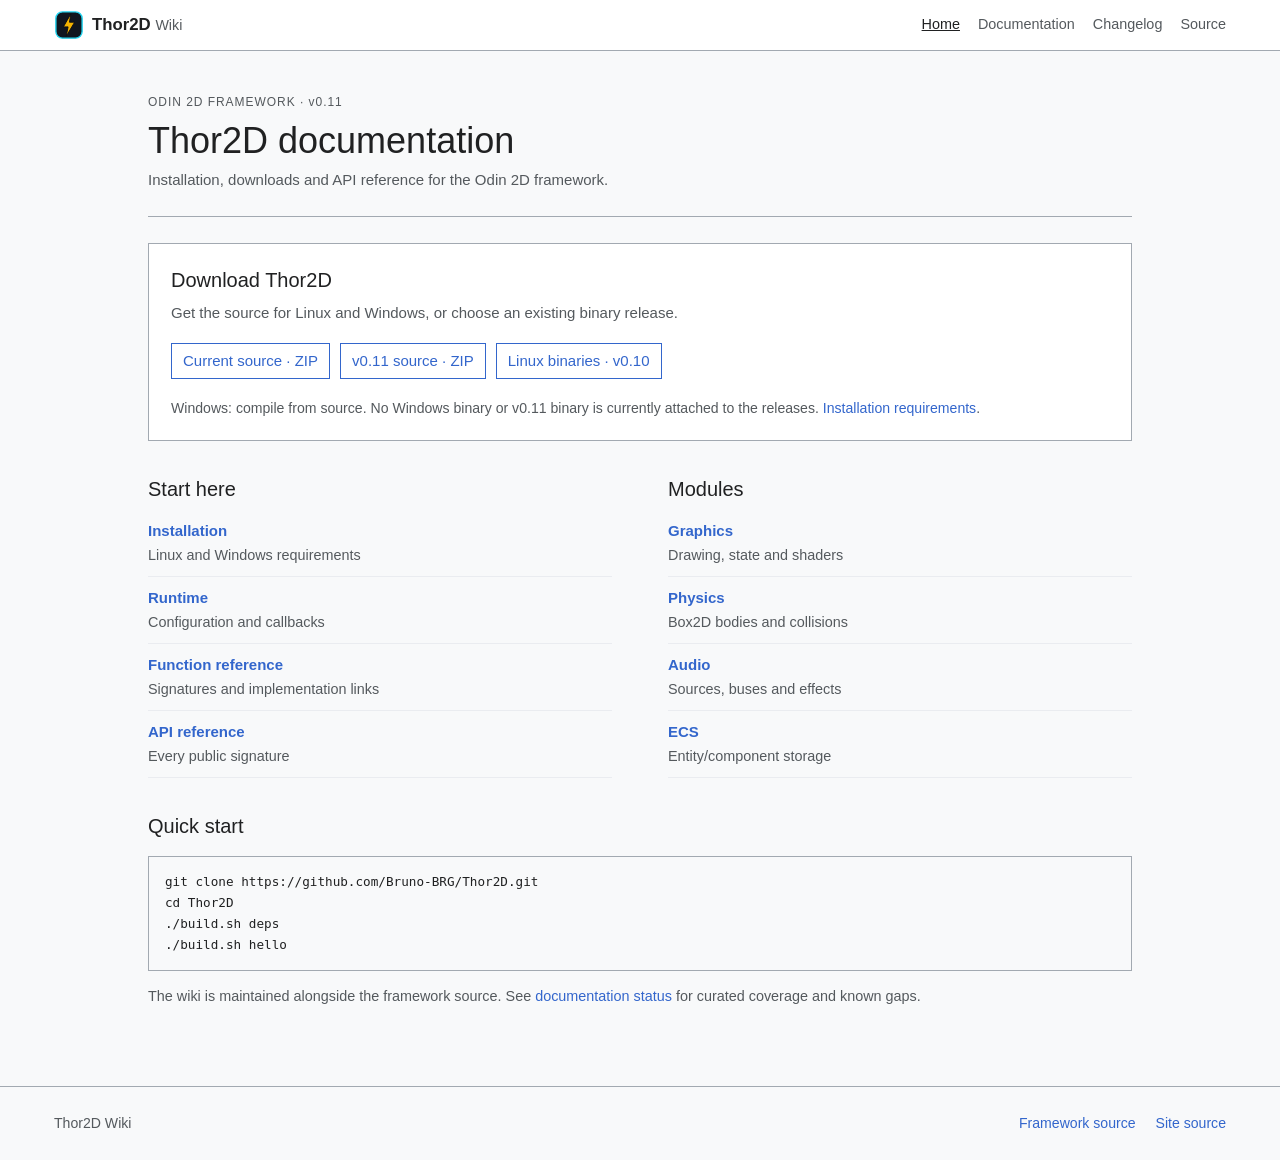
==== commit 8a06c9d9: "docs: restore downloads, replace guides with installation, fix Docker cache" ====
--- a/index.html
+++ b/index.html
@@ -6,7 +6,7 @@
 <title>Thor2D Wiki</title>
 <meta name="description" content="Thor2D documentation, API reference and examples.">
 <link rel="icon" type="image/svg+xml" href="assets/logo.svg">
-<link rel="stylesheet" href="css/style.css?v=20260911">
+<link rel="stylesheet" href="css/style.css?v=downloads-reference-2">
 </head>
 <body>
 <nav class="nav"><div class="nav-inner">
@@ -18,16 +18,24 @@
   <header class="wiki-heading">
     <p class="eyebrow">ODIN 2D FRAMEWORK · v0.11</p>
     <h1>Thor2D documentation</h1>
-    <p>Reference, guides and examples for building 2D games with Thor2D.</p>
+    <p>Installation, downloads and API reference for the Odin 2D framework.</p>
   </header>
 
-  <section class="wiki-search"><h2>Browse the wiki</h2><p>Start with the runtime, follow a guide, or search the complete API index.</p><a class="button" href="docs.html">Open documentation →</a></section>
+  <section class="wiki-search" id="downloads"><h2>Download Thor2D</h2>
+    <p>Get the source for Linux and Windows, or choose an existing binary release.</p>
+    <div class="download-links">
+      <a class="button" href="https://github.com/Bruno-BRG/Thor2D/archive/refs/heads/master.zip">Current source · ZIP</a>
+      <a class="button" href="https://github.com/Bruno-BRG/Thor2D/archive/refs/tags/v0.11.zip">v0.11 source · ZIP</a>
+      <a class="button" href="https://github.com/Bruno-BRG/Thor2D/releases/download/v0.10/thor2d-v0.10-linux-amd64.tar.gz">Linux binaries · v0.10</a>
+    </div>
+    <p class="download-note">Windows: compile from source. No Windows binary or v0.11 binary is currently attached to the releases. <a href="docs.html?page=Installation">Installation requirements</a>.</p>
+  </section>
 
   <section class="wiki-columns">
     <div><h2>Start here</h2><ul class="link-list">
-      <li><a href="docs.html?page=guides/Getting_Started">Getting started</a><span>Install, build and run</span></li>
-      <li><a href="docs.html?page=guides/First_Game">Build a small game</a><span>Coin Run tutorial</span></li>
-      <li><a href="docs.html?page=guides/Core_Concepts">Core concepts</a><span>Context, callbacks and errors</span></li>
+      <li><a href="docs.html?page=Installation">Installation</a><span>Linux and Windows requirements</span></li>
+      <li><a href="docs.html?page=thor2d">Runtime</a><span>Configuration and callbacks</span></li>
+      <li><a href="docs.html?page=Complete_API">Function reference</a><span>Signatures and implementation links</span></li>
       <li><a href="docs.html?page=Api_Reference">API reference</a><span>Every public signature</span></li>
     </ul></div>
     <div><h2>Modules</h2><ul class="link-list">
@@ -41,7 +49,7 @@
   <section class="quickstart"><h2>Quick start</h2><pre><code>git clone https://github.com/Bruno-BRG/Thor2D.git
 cd Thor2D
 ./build.sh deps
-./build.sh guide-game</code></pre></section>
+./build.sh hello</code></pre></section>
   <p class="home-note">The wiki is maintained alongside the framework source. See <a href="docs.html?page=Documentation_Status">documentation status</a> for curated coverage and known gaps.</p>
 </main>
 <footer><div class="wrap"><span>Thor2D Wiki</span><span class="spacer"></span><a href="https://github.com/Bruno-BRG/Thor2D">Framework source</a><a href="https://github.com/Bruno-BRG/Thor2D-site">Site source</a></div></footer>
--- a/css/style.css
+++ b/css/style.css
@@ -47,6 +47,13 @@
 .link-list span { color: var(--muted); font-size: .9rem; }
 .quickstart { margin-top: 30px; }
 .home-note { color: var(--muted); font-size: .9rem; }
+.download-links { display: flex; flex-wrap: wrap; gap: 10px; margin: 18px 0; }
+.wiki-search .download-note { margin: 16px 0 0; font-size: .88rem; }
+.wrap { max-width: 1160px; margin: auto; padding: 0 24px; }
+.block { padding: 32px 0; }
+.nav-links { flex-wrap: wrap; }
+.doc-body { overflow-wrap: anywhere; }
+:focus-visible { outline: 2px solid var(--link); outline-offset: 3px; }
 
 /* Markdown and code */
 pre { overflow-x: auto; padding: 14px 16px; background: var(--code); border: 1px solid var(--line); font: .88rem/1.5 var(--mono); }
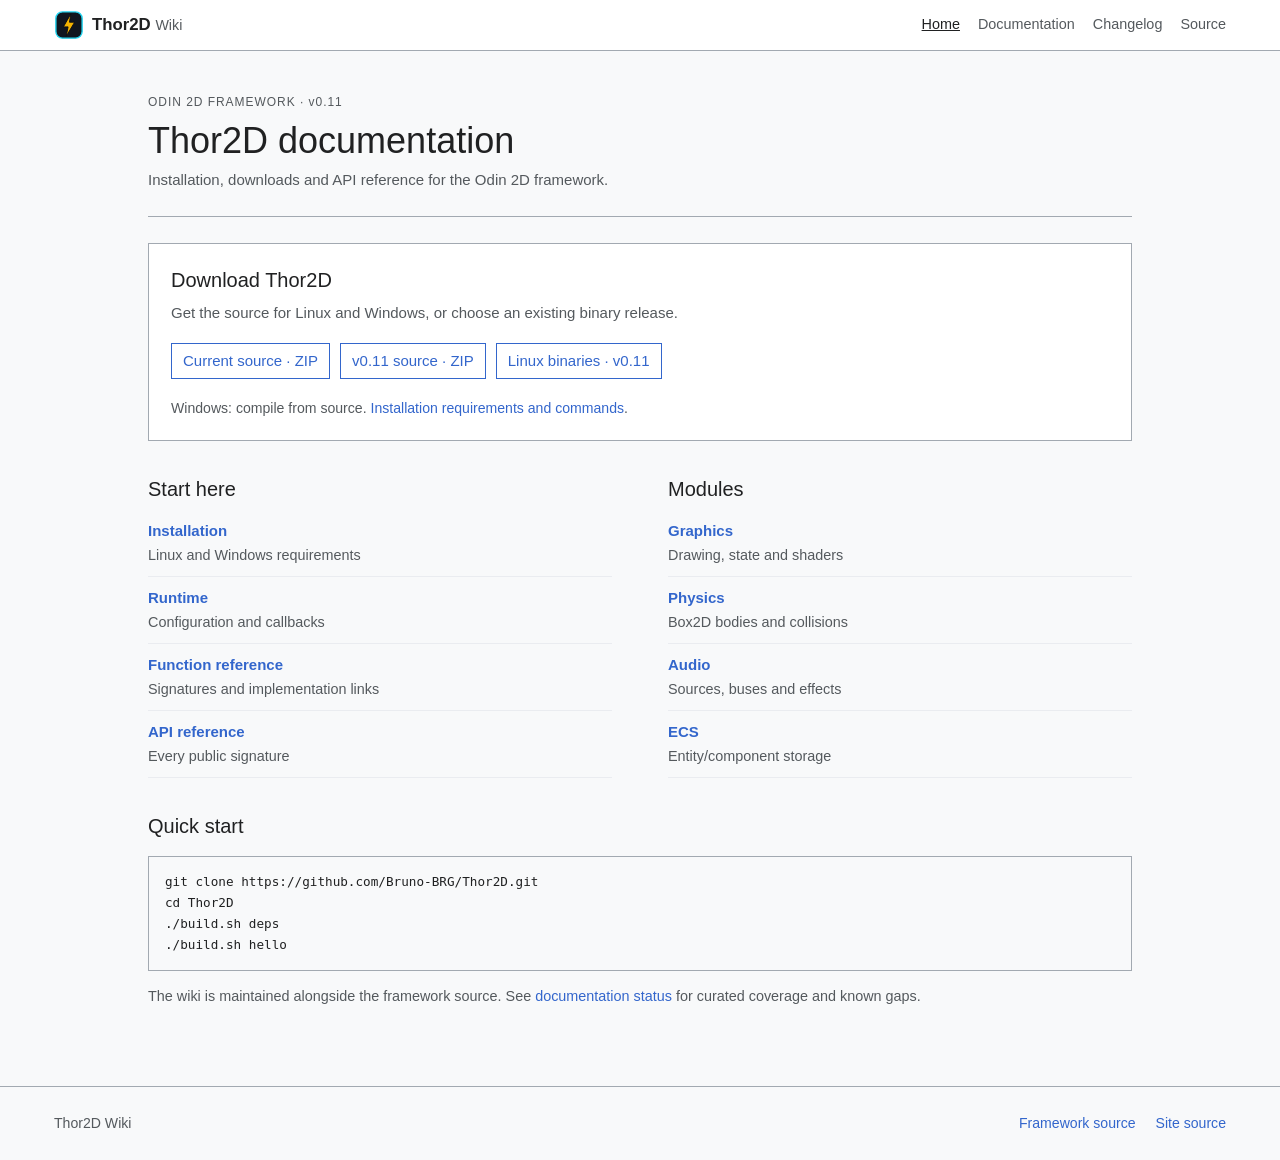
==== commit d04e27ca: "docs: add downloads and installation reference" ====
--- a/index.html
+++ b/index.html
@@ -26,9 +26,9 @@
     <div class="download-links">
       <a class="button" href="https://github.com/Bruno-BRG/Thor2D/archive/refs/heads/master.zip">Current source · ZIP</a>
       <a class="button" href="https://github.com/Bruno-BRG/Thor2D/archive/refs/tags/v0.11.zip">v0.11 source · ZIP</a>
-      <a class="button" href="https://github.com/Bruno-BRG/Thor2D/releases/download/v0.10/thor2d-v0.10-linux-amd64.tar.gz">Linux binaries · v0.10</a>
+      <a class="button" href="https://github.com/Bruno-BRG/Thor2D/releases/download/v0.11/thor2d-v0.11-linux-amd64.tar.gz">Linux binaries · v0.11</a>
     </div>
-    <p class="download-note">Windows: compile from source. No Windows binary or v0.11 binary is currently attached to the releases. <a href="docs.html?page=Installation">Installation requirements</a>.</p>
+    <p class="download-note">Windows: compile from source. <a href="docs.html?page=Installation">Installation requirements and commands</a>.</p>
   </section>
 
   <section class="wiki-columns">
